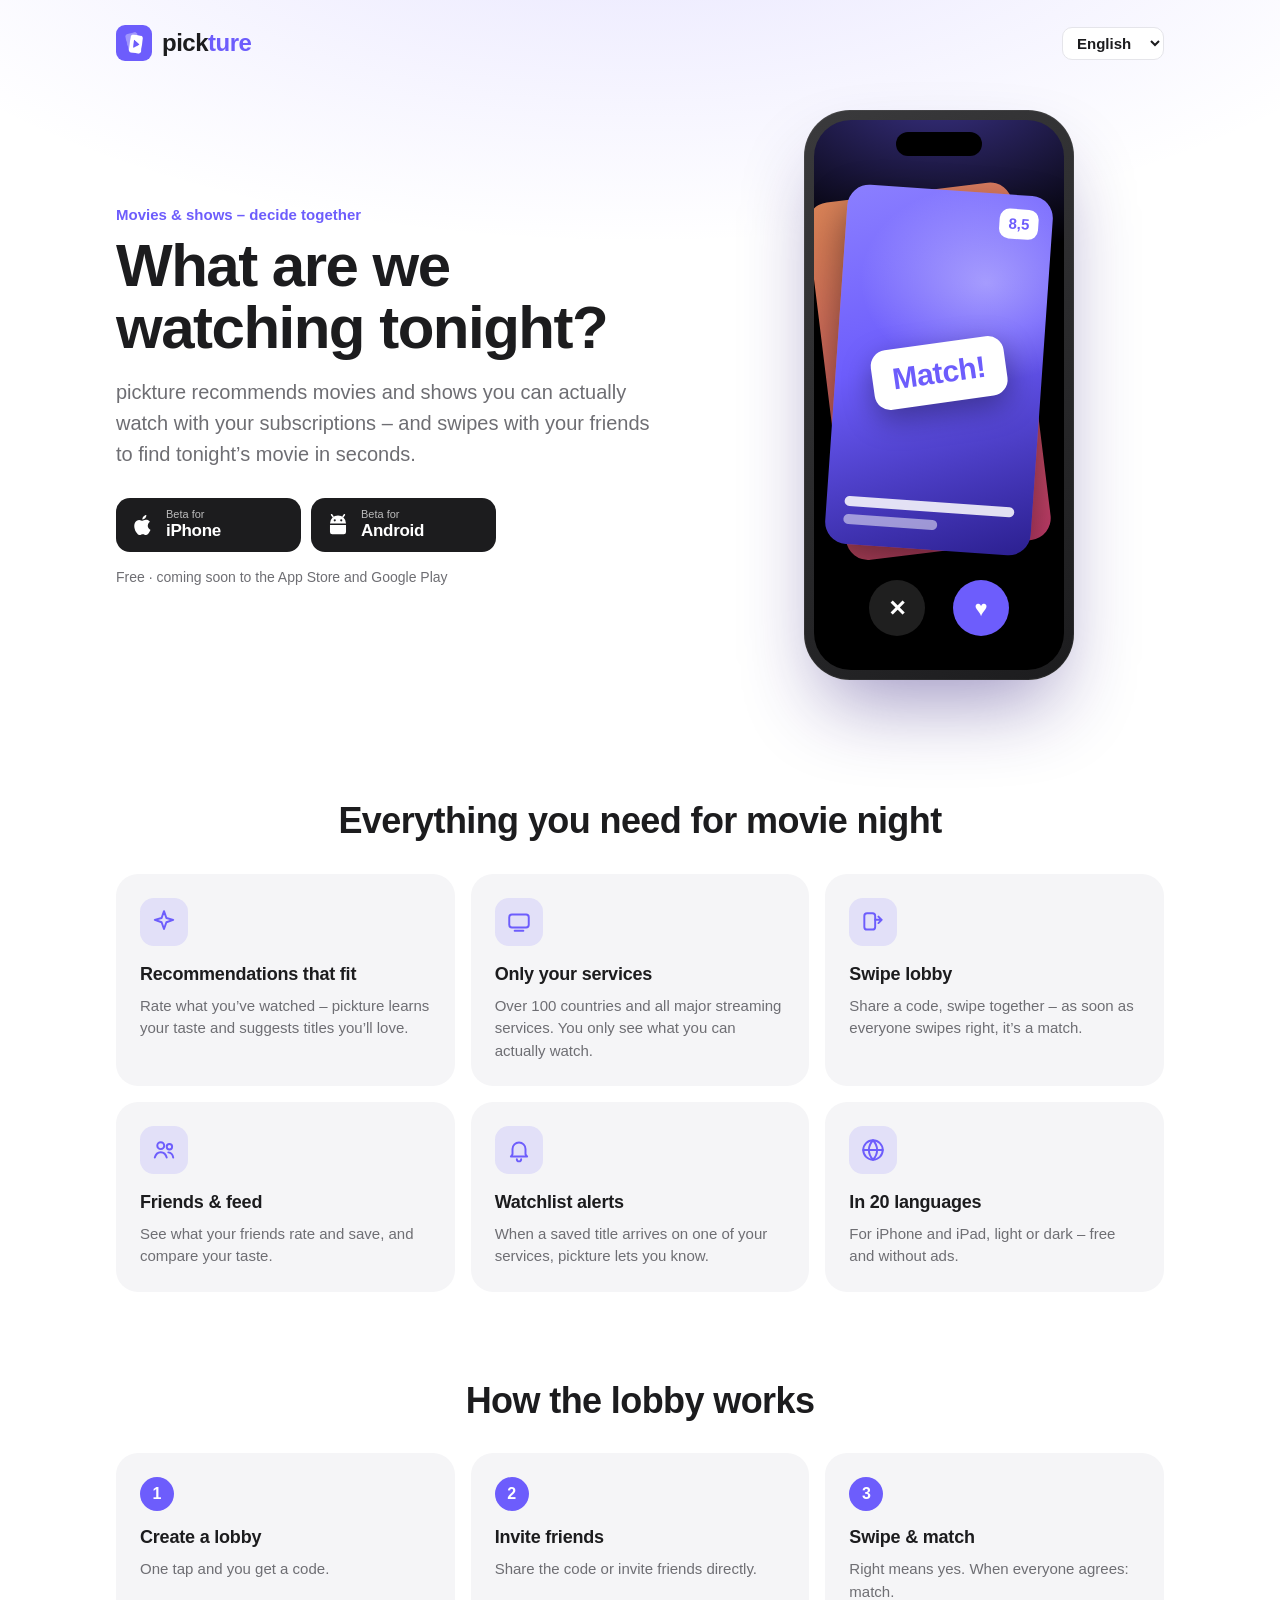
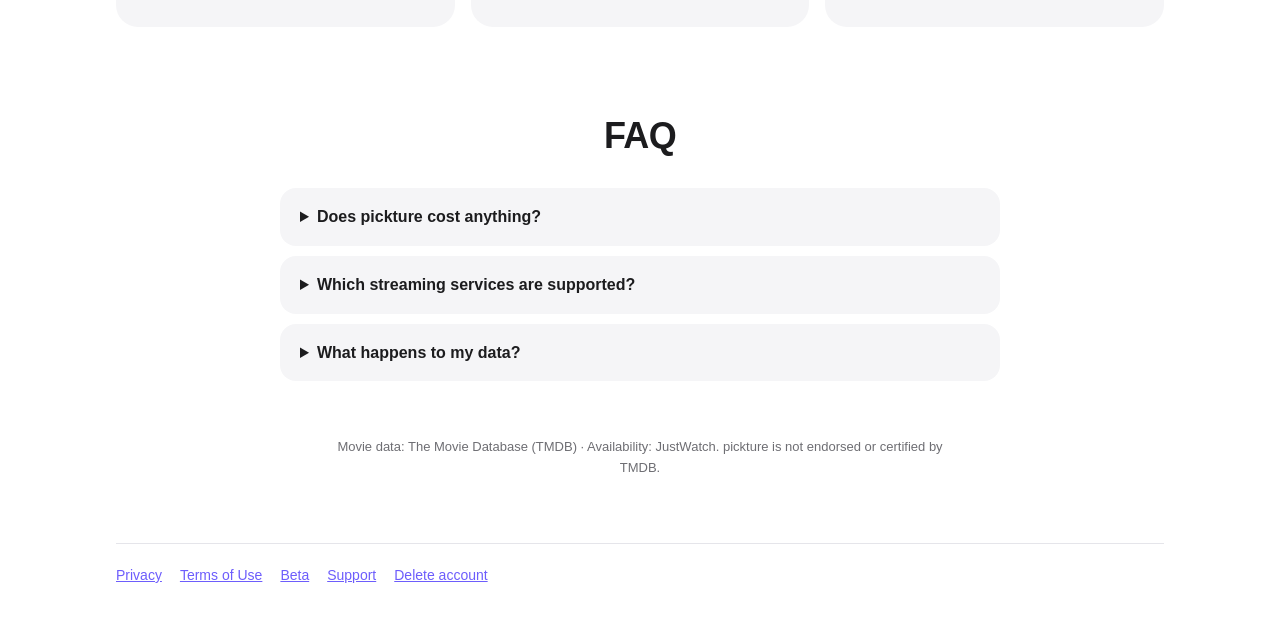
==== index.html @ 0bf4820a "Stylesheet mit Versionsnummer gegen veralteten Cache Co-Authored-By: Claude Opus 5.5 <noreply@anthro" ====
<!doctype html>
<html lang="en" data-lang="en">
<head>
<meta charset="utf-8">
<meta name="viewport" content="width=device-width, initial-scale=1">
<title>pickture – Filme &amp; Serien finden</title>
<meta name="description" content="pickture empfiehlt dir Filme und Serien von deinen Streamingdiensten – und findet per Swipe mit Freunden, was ihr heute schaut.">
<meta property="og:title" content="pickture – Filme & Serien">
<meta property="og:description" content="Empfehlungen nur von deinen Streamingdiensten. Gemeinsam swipen, Match finden.">
<meta property="og:image" content="https://getpickture.app/icon.png">
<meta name="theme-color" content="#6D5DFC">
<link rel="icon" href="./icon.png">
<link rel="stylesheet" href="./style.css?v=70586563">
<script>(function () {
  var codes = ["en","de"];
  var pick = function (c) { c = (c || '').toLowerCase().split('-')[0]; return codes.indexOf(c) >= 0 ? c : null; };
  var saved = null;
  try { saved = localStorage.getItem('lang'); } catch (e) {}
  var fromUrl = pick(new URLSearchParams(location.search).get('lang'));
  var lang = fromUrl || pick(saved) || (navigator.languages || [navigator.language]).map(pick).filter(Boolean)[0] || 'en';
  document.documentElement.lang = lang;
  document.documentElement.setAttribute('data-lang', lang);
  window.setLang = function (c) {
    document.documentElement.lang = c;
    document.documentElement.setAttribute('data-lang', c);
    try { localStorage.setItem('lang', c); } catch (e) {}
  };
  document.addEventListener('DOMContentLoaded', function () {
    var s = document.getElementById('lang');
    if (s) s.value = lang;
  });
})();</script>
</head>
<body class="home">
<main>
  <header>
    <a class="brand" href="./"><img src="./icon.png" alt="" width="36" height="36"><span>pick<b>ture</b></span></a>
    <label class="lang"><span class="sr">Language</span>
      <select id="lang" onchange="setLang(this.value)" aria-label="Language / Sprache"><option value="en">English</option><option value="de">Deutsch</option></select>
    </label>
  </header>
  <section lang="de">
    <div class="hero">
      <div class="hero-text">
        <p class="eyebrow">Filme & Serien – gemeinsam entscheiden</p>
        <h1>Was schauen wir heute?</h1>
        <p class="lead">pickture empfiehlt dir Filme und Serien, die du mit deinen Abos wirklich schauen kannst – und findet per Swipe mit Freunden in Sekunden den Film für heute Abend.</p>
        <div class="store-buttons">
          <a class="store-btn" href="beta/ios/"><span class="logo"><svg viewBox="0 0 24 24" width="26" height="26" fill="currentColor" aria-hidden="true"><path d="M16.4 12.6c0-2.4 2-3.5 2-3.6-1.1-1.6-2.8-1.8-3.4-1.8-1.4-.2-2.8.9-3.5.9-.7 0-1.8-.8-3-.8-1.6 0-3 .9-3.8 2.3-1.6 2.8-.4 7 1.2 9.3.8 1.1 1.7 2.4 2.9 2.3 1.2 0 1.6-.7 3-.7s1.8.7 3 .7c1.3 0 2.1-1.1 2.8-2.3.9-1.3 1.3-2.6 1.3-2.6s-2.5-1-2.5-3.7zM14.1 5.6c.6-.8 1.1-1.8 1-2.9-.9 0-2 .6-2.7 1.4-.6.7-1.1 1.7-1 2.8 1 .1 2.1-.5 2.7-1.3z"/></svg></span><span class="label"><small>Testversion für</small><b>iPhone</b></span></a>
          <a class="store-btn" href="beta/android/"><span class="logo"><svg viewBox="0 0 24 24" width="26" height="26" fill="currentColor" aria-hidden="true"><path d="M4.6 10.6a7.4 7.4 0 0114.8 0z"/><path d="M7.4 4.4L6.1 2.5M16.6 4.4l1.3-1.9" stroke="currentColor" stroke-width="1.4" stroke-linecap="round"/><path d="M4.6 12h14.8v6.4A2.1 2.1 0 0117.3 20.5H6.7a2.1 2.1 0 01-2.1-2.1z"/><circle cx="9" cy="7.7" r="1" class="eye"/><circle cx="15" cy="7.7" r="1" class="eye"/></svg></span><span class="label"><small>Testversion für</small><b>Android</b></span></a>
        </div>
        <p class="soon-note">Kostenlos · bald auch im App Store und bei Google Play</p>
      </div>
      <div class="phone" aria-hidden="true">
        <div class="screen">
          <div class="notch"></div>
          <div class="card card-back"></div>
          <div class="card card-front">
            <div class="card-badge">8,5</div>
            <div class="card-lines"><span></span><span></span></div>
          </div>
          <div class="match">Match!</div>
          <div class="actions"><span class="no">✕</span><span class="yes">♥</span></div>
        </div>
      </div>
    </div>
    <h2 class="center">Alles, was du für den Filmabend brauchst</h2>
    <div class="features">
      <div class="feature"><div class="ic"><svg viewBox="0 0 24 24" width="26" height="26" fill="none" stroke="currentColor" stroke-width="1.8" stroke-linecap="round" stroke-linejoin="round" aria-hidden="true"><path d="M12 2l2.2 6.3L20.5 10l-6.3 2.2L12 18.5l-2.2-6.3L3.5 10l6.3-1.7z"/></svg></div><h3>Empfehlungen, die passen</h3><p>Bewerte, was du gesehen hast – pickture lernt deinen Geschmack und schlägt passende Titel vor.</p></div>
      <div class="feature"><div class="ic"><svg viewBox="0 0 24 24" width="26" height="26" fill="none" stroke="currentColor" stroke-width="1.8" stroke-linecap="round" stroke-linejoin="round" aria-hidden="true"><rect x="3" y="5" width="18" height="12" rx="2.5"/><path d="M8 20h8"/></svg></div><h3>Nur deine Dienste</h3><p>Über 100 Länder und alle großen Streamingdienste. Du siehst nur, was du auch schauen kannst.</p></div>
      <div class="feature"><div class="ic"><svg viewBox="0 0 24 24" width="26" height="26" fill="none" stroke="currentColor" stroke-width="1.8" stroke-linecap="round" stroke-linejoin="round" aria-hidden="true"><rect x="4" y="4" width="10" height="15" rx="2.5"/><path d="M17 7l3 3-3 3M14 10h6"/></svg></div><h3>Lobby mit Swipe</h3><p>Code teilen, gemeinsam wischen – sobald alle nach rechts swipen, habt ihr ein Match.</p></div>
      <div class="feature"><div class="ic"><svg viewBox="0 0 24 24" width="26" height="26" fill="none" stroke="currentColor" stroke-width="1.8" stroke-linecap="round" stroke-linejoin="round" aria-hidden="true"><circle cx="9" cy="8" r="3.2"/><path d="M3.5 19c.8-3.2 3-5 5.5-5s4.7 1.8 5.5 5"/><circle cx="17" cy="9" r="2.5"/><path d="M16 14.2c2.3.2 4 1.8 4.5 4.8"/></svg></div><h3>Freunde & Feed</h3><p>Sieh, was deine Freunde bewerten und sich merken, und vergleicht euren Geschmack.</p></div>
      <div class="feature"><div class="ic"><svg viewBox="0 0 24 24" width="26" height="26" fill="none" stroke="currentColor" stroke-width="1.8" stroke-linecap="round" stroke-linejoin="round" aria-hidden="true"><path d="M6 16V11a6 6 0 1112 0v5l1.5 2h-15z"/><path d="M10 20.5a2 2 0 004 0"/></svg></div><h3>Merkliste mit Erinnerung</h3><p>Kommt ein gemerkter Titel auf einen deiner Dienste, sagt dir pickture Bescheid.</p></div>
      <div class="feature"><div class="ic"><svg viewBox="0 0 24 24" width="26" height="26" fill="none" stroke="currentColor" stroke-width="1.8" stroke-linecap="round" stroke-linejoin="round" aria-hidden="true"><circle cx="12" cy="12" r="9"/><path d="M3 12h18M12 3c2.5 2.7 3.8 5.7 3.8 9s-1.3 6.3-3.8 9c-2.5-2.7-3.8-5.7-3.8-9S9.5 5.7 12 3z"/></svg></div><h3>In 20 Sprachen</h3><p>Für iPhone und iPad, hell oder dunkel – kostenlos und ohne Werbung.</p></div>
    </div>
    <h2 class="center">So funktioniert die Lobby</h2>
    <ol class="steps">
      <li><span class="num">1</span><h3>Lobby erstellen</h3><p>Ein Tipp – und du bekommst einen Code.</p></li>
      <li><span class="num">2</span><h3>Freunde einladen</h3><p>Code teilen oder Freunde direkt einladen.</p></li>
      <li><span class="num">3</span><h3>Swipen & matchen</h3><p>Rechts heißt ja. Wenn alle wollen: Match.</p></li>
    </ol>
    <h2 class="center">Häufige Fragen</h2>
    <div class="faq">
      <details><summary>Kostet pickture etwas?</summary><p>Nein. pickture ist kostenlos und ohne Werbung.</p></details>
      <details><summary>Welche Streamingdienste werden unterstützt?</summary><p>Alle großen Dienste in über 100 Ländern – die Verfügbarkeiten kommen von JustWatch.</p></details>
      <details><summary>Was passiert mit meinen Daten?</summary><p>Nur das Nötigste wird gespeichert, kein Tracking, keine Werbung. Details in der <a href="datenschutz/">Datenschutzerklärung</a>.</p></details>
    </div>
    <p class="credit">Filmdaten: The Movie Database (TMDB) · Verfügbarkeiten: JustWatch. pickture wird nicht von TMDB unterstützt oder zertifiziert.</p>
  </section>
  <section lang="en">
    <div class="hero">
      <div class="hero-text">
        <p class="eyebrow">Movies & shows – decide together</p>
        <h1>What are we watching tonight?</h1>
        <p class="lead">pickture recommends movies and shows you can actually watch with your subscriptions – and swipes with your friends to find tonight’s movie in seconds.</p>
        <div class="store-buttons">
          <a class="store-btn" href="beta/ios/"><span class="logo"><svg viewBox="0 0 24 24" width="26" height="26" fill="currentColor" aria-hidden="true"><path d="M16.4 12.6c0-2.4 2-3.5 2-3.6-1.1-1.6-2.8-1.8-3.4-1.8-1.4-.2-2.8.9-3.5.9-.7 0-1.8-.8-3-.8-1.6 0-3 .9-3.8 2.3-1.6 2.8-.4 7 1.2 9.3.8 1.1 1.7 2.4 2.9 2.3 1.2 0 1.6-.7 3-.7s1.8.7 3 .7c1.3 0 2.1-1.1 2.8-2.3.9-1.3 1.3-2.6 1.3-2.6s-2.5-1-2.5-3.7zM14.1 5.6c.6-.8 1.1-1.8 1-2.9-.9 0-2 .6-2.7 1.4-.6.7-1.1 1.7-1 2.8 1 .1 2.1-.5 2.7-1.3z"/></svg></span><span class="label"><small>Beta for</small><b>iPhone</b></span></a>
          <a class="store-btn" href="beta/android/"><span class="logo"><svg viewBox="0 0 24 24" width="26" height="26" fill="currentColor" aria-hidden="true"><path d="M4.6 10.6a7.4 7.4 0 0114.8 0z"/><path d="M7.4 4.4L6.1 2.5M16.6 4.4l1.3-1.9" stroke="currentColor" stroke-width="1.4" stroke-linecap="round"/><path d="M4.6 12h14.8v6.4A2.1 2.1 0 0117.3 20.5H6.7a2.1 2.1 0 01-2.1-2.1z"/><circle cx="9" cy="7.7" r="1" class="eye"/><circle cx="15" cy="7.7" r="1" class="eye"/></svg></span><span class="label"><small>Beta for</small><b>Android</b></span></a>
        </div>
        <p class="soon-note">Free · coming soon to the App Store and Google Play</p>
      </div>
      <div class="phone" aria-hidden="true">
        <div class="screen">
          <div class="notch"></div>
          <div class="card card-back"></div>
          <div class="card card-front">
            <div class="card-badge">8,5</div>
            <div class="card-lines"><span></span><span></span></div>
          </div>
          <div class="match">Match!</div>
          <div class="actions"><span class="no">✕</span><span class="yes">♥</span></div>
        </div>
      </div>
    </div>
    <h2 class="center">Everything you need for movie night</h2>
    <div class="features">
      <div class="feature"><div class="ic"><svg viewBox="0 0 24 24" width="26" height="26" fill="none" stroke="currentColor" stroke-width="1.8" stroke-linecap="round" stroke-linejoin="round" aria-hidden="true"><path d="M12 2l2.2 6.3L20.5 10l-6.3 2.2L12 18.5l-2.2-6.3L3.5 10l6.3-1.7z"/></svg></div><h3>Recommendations that fit</h3><p>Rate what you’ve watched – pickture learns your taste and suggests titles you’ll love.</p></div>
      <div class="feature"><div class="ic"><svg viewBox="0 0 24 24" width="26" height="26" fill="none" stroke="currentColor" stroke-width="1.8" stroke-linecap="round" stroke-linejoin="round" aria-hidden="true"><rect x="3" y="5" width="18" height="12" rx="2.5"/><path d="M8 20h8"/></svg></div><h3>Only your services</h3><p>Over 100 countries and all major streaming services. You only see what you can actually watch.</p></div>
      <div class="feature"><div class="ic"><svg viewBox="0 0 24 24" width="26" height="26" fill="none" stroke="currentColor" stroke-width="1.8" stroke-linecap="round" stroke-linejoin="round" aria-hidden="true"><rect x="4" y="4" width="10" height="15" rx="2.5"/><path d="M17 7l3 3-3 3M14 10h6"/></svg></div><h3>Swipe lobby</h3><p>Share a code, swipe together – as soon as everyone swipes right, it’s a match.</p></div>
      <div class="feature"><div class="ic"><svg viewBox="0 0 24 24" width="26" height="26" fill="none" stroke="currentColor" stroke-width="1.8" stroke-linecap="round" stroke-linejoin="round" aria-hidden="true"><circle cx="9" cy="8" r="3.2"/><path d="M3.5 19c.8-3.2 3-5 5.5-5s4.7 1.8 5.5 5"/><circle cx="17" cy="9" r="2.5"/><path d="M16 14.2c2.3.2 4 1.8 4.5 4.8"/></svg></div><h3>Friends & feed</h3><p>See what your friends rate and save, and compare your taste.</p></div>
      <div class="feature"><div class="ic"><svg viewBox="0 0 24 24" width="26" height="26" fill="none" stroke="currentColor" stroke-width="1.8" stroke-linecap="round" stroke-linejoin="round" aria-hidden="true"><path d="M6 16V11a6 6 0 1112 0v5l1.5 2h-15z"/><path d="M10 20.5a2 2 0 004 0"/></svg></div><h3>Watchlist alerts</h3><p>When a saved title arrives on one of your services, pickture lets you know.</p></div>
      <div class="feature"><div class="ic"><svg viewBox="0 0 24 24" width="26" height="26" fill="none" stroke="currentColor" stroke-width="1.8" stroke-linecap="round" stroke-linejoin="round" aria-hidden="true"><circle cx="12" cy="12" r="9"/><path d="M3 12h18M12 3c2.5 2.7 3.8 5.7 3.8 9s-1.3 6.3-3.8 9c-2.5-2.7-3.8-5.7-3.8-9S9.5 5.7 12 3z"/></svg></div><h3>In 20 languages</h3><p>For iPhone and iPad, light or dark – free and without ads.</p></div>
    </div>
    <h2 class="center">How the lobby works</h2>
    <ol class="steps">
      <li><span class="num">1</span><h3>Create a lobby</h3><p>One tap and you get a code.</p></li>
      <li><span class="num">2</span><h3>Invite friends</h3><p>Share the code or invite friends directly.</p></li>
      <li><span class="num">3</span><h3>Swipe & match</h3><p>Right means yes. When everyone agrees: match.</p></li>
    </ol>
    <h2 class="center">FAQ</h2>
    <div class="faq">
      <details><summary>Does pickture cost anything?</summary><p>No. pickture is free and without ads.</p></details>
      <details><summary>Which streaming services are supported?</summary><p>All major services in over 100 countries – availability is provided by JustWatch.</p></details>
      <details><summary>What happens to my data?</summary><p>Only what’s necessary is stored, no tracking, no ads. Details in the <a href="datenschutz/">privacy policy</a>.</p></details>
    </div>
    <p class="credit">Movie data: The Movie Database (TMDB) · Availability: JustWatch. pickture is not endorsed or certified by TMDB.</p>
  </section>
  <footer>
    <a href="./datenschutz/"><span lang="en">Privacy</span><span lang="de">Datenschutz</span></a>
    <a href="./nutzungsbedingungen/"><span lang="en">Terms of Use</span><span lang="de">Nutzungsbedingungen</span></a>
    <a href="./beta/"><span lang="en">Beta</span><span lang="de">Testversion</span></a>
    <a href="./support/">Support</a>
    <a href="./konto-loeschen/"><span lang="en">Delete account</span><span lang="de">Konto löschen</span></a>
  </footer>
</main>
</body>
</html>
---- style.css ----
:root { --bg: #ffffff; --text: #1c1c1e; --sub: #6e6e73; --accent: #6D5DFC; --line: #e5e5ea; }
@media (prefers-color-scheme: dark) { :root { --bg: #000000; --text: #f5f5f7; --sub: #98989d; --accent: #8b7fff; --line: #2c2c2e; } }
* { box-sizing: border-box; }
body { margin: 0; background: var(--bg); color: var(--text); font: 16px/1.6 -apple-system, BlinkMacSystemFont, "Segoe UI", Roboto, sans-serif; }
main { max-width: 720px; margin: 0 auto; padding: 32px 16px 48px; }
header { display: flex; align-items: center; justify-content: space-between; gap: 12px; flex-wrap: wrap; }
.brand { display: flex; align-items: center; gap: 10px; font-weight: 800; font-size: 24px; letter-spacing: -0.5px; color: var(--text); text-decoration: none; }
.brand img { border-radius: 9px; }
.brand b { color: var(--accent); font-weight: 800; }
footer a, a { color: var(--accent); }
h1 { font-size: 32px; letter-spacing: -0.5px; line-height: 1.15; margin: 36px 0 6px; }
h2 { font-size: 18px; margin: 28px 0 6px; }
p { margin: 8px 0; }
.updated { color: var(--sub); font-size: 14px; }
.hero .lead { font-size: 19px; color: var(--sub); }
.soon { font-weight: 700; }
html[data-lang="en"] main [lang]:not([lang="en"]),
html[data-lang="de"] main [lang]:not([lang="de"]) { display: none; }
.lang select { font: inherit; font-size: 15px; font-weight: 600; color: var(--text); background: var(--bg); border: 1px solid var(--line); border-radius: 10px; padding: 6px 10px; cursor: pointer; }
.sr { position: absolute; width: 1px; height: 1px; overflow: hidden; clip: rect(0 0 0 0); }
footer { margin-top: 64px; padding-top: 20px; border-top: 1px solid var(--line); display: flex; flex-wrap: wrap; gap: 18px; font-size: 14px; }

/* Startseite */
:root { --card: #f5f5f7; --glow: rgba(109, 93, 252, 0.16); }
@media (prefers-color-scheme: dark) { :root { --card: #1c1c1e; --glow: rgba(109, 93, 252, 0.38); } }
.home { background: radial-gradient(1200px 520px at 50% -120px, var(--glow), transparent 70%) no-repeat, var(--bg); }
.home main { max-width: 1080px; padding-top: 24px; }
.hero { display: grid; grid-template-columns: 1.1fr 0.9fr; gap: 48px; align-items: center; padding: 48px 0 32px; }
.eyebrow { color: var(--accent); font-weight: 700; font-size: 15px; margin: 0 0 8px; }
.home h1 { font-size: clamp(38px, 6vw, 60px); line-height: 1.04; letter-spacing: -1.5px; margin: 0 0 18px; }
.home .lead { font-size: clamp(17px, 2vw, 20px); color: var(--sub); line-height: 1.55; margin: 0 0 28px; max-width: 560px; }
.badge { display: inline-flex; align-items: center; gap: 12px; padding: 12px 20px 12px 16px; border-radius: 16px; background: var(--text); color: var(--bg); }
.badge span { display: flex; flex-direction: column; line-height: 1.25; }
.badge b { font-size: 16px; }
.badge small { font-size: 12px; opacity: 0.7; }
.phone { justify-self: center; width: 270px; aspect-ratio: 9 / 19; border-radius: 46px; padding: 10px; background: linear-gradient(145deg, #3a3a3c, #1c1c1e); box-shadow: 0 40px 80px -20px rgba(40, 20, 120, 0.45), 0 0 0 1px rgba(255,255,255,0.06) inset; }
.screen { position: relative; height: 100%; border-radius: 37px; overflow: hidden; background: radial-gradient(400px 260px at 50% -40px, rgba(109,93,252,0.55), transparent 70%), #000; }
.notch { position: absolute; top: 12px; left: 50%; width: 86px; height: 24px; margin-left: -43px; border-radius: 14px; background: #000; z-index: 3; }
.card { position: absolute; left: 22px; right: 22px; top: 70px; bottom: 120px; border-radius: 22px; }
.card-back { background: linear-gradient(160deg, #ff9a62, #e0457b); transform: rotate(-7deg) translateX(-10px); opacity: 0.85; }
.card-front { background: linear-gradient(160deg, #8b7fff 0%, #6d5dfc 45%, #2b1f8f 100%); transform: rotate(4deg); box-shadow: 0 18px 40px rgba(0,0,0,0.45); overflow: hidden; }
.card-front::before { content: ""; position: absolute; inset: 0; background: radial-gradient(180px 140px at 70% 25%, rgba(255,255,255,0.35), transparent 70%); }
.card-badge { position: absolute; top: 14px; right: 14px; background: #fff; color: #6d5dfc; font-weight: 800; font-size: 15px; border-radius: 10px; padding: 3px 9px; }
.card-lines { position: absolute; left: 18px; right: 18px; bottom: 20px; display: grid; gap: 8px; }
.card-lines span { display: block; height: 10px; border-radius: 5px; background: rgba(255,255,255,0.85); }
.card-lines span + span { width: 55%; background: rgba(255,255,255,0.5); }
.match { position: absolute; left: 50%; top: 46%; transform: translate(-50%, -50%) rotate(-8deg); background: #fff; color: #6d5dfc; font-weight: 900; font-size: 30px; letter-spacing: -0.5px; padding: 6px 20px; border-radius: 16px; box-shadow: 0 10px 30px rgba(0,0,0,0.35); }
.actions { position: absolute; left: 0; right: 0; bottom: 34px; display: flex; justify-content: center; gap: 28px; }
.actions span { width: 56px; height: 56px; border-radius: 50%; display: grid; place-items: center; font-size: 22px; font-weight: 700; }
.actions .no { background: rgba(255,255,255,0.12); color: #fff; }
.actions .yes { background: #6d5dfc; color: #fff; }
h2.center { text-align: center; font-size: clamp(26px, 3.4vw, 36px); letter-spacing: -0.6px; line-height: 1.15; margin: 88px 0 32px; }
.features { display: grid; grid-template-columns: repeat(3, 1fr); gap: 16px; }
.feature { background: var(--card); border-radius: 22px; padding: 24px; }
.feature .ic { width: 48px; height: 48px; border-radius: 14px; display: grid; place-items: center; background: rgba(109,93,252,0.14); color: var(--accent); margin-bottom: 14px; }
.feature h3, .steps h3 { font-size: 18px; margin: 0 0 6px; letter-spacing: -0.2px; }
.feature p, .steps p { margin: 0; color: var(--sub); font-size: 15px; line-height: 1.5; }
.steps { list-style: none; padding: 0; margin: 0; display: grid; grid-template-columns: repeat(3, 1fr); gap: 16px; }
.steps li { background: var(--card); border-radius: 22px; padding: 24px; }
.num { display: inline-grid; place-items: center; width: 34px; height: 34px; border-radius: 50%; background: var(--accent); color: #fff; font-weight: 800; margin-bottom: 12px; }
.faq { max-width: 720px; margin: 0 auto; display: grid; gap: 10px; }
.faq details { background: var(--card); border-radius: 16px; padding: 16px 20px; }
.faq summary { cursor: pointer; font-weight: 700; font-size: 16px; }
.faq p { color: var(--sub); margin: 10px 0 0; }
.credit { text-align: center; color: var(--sub); font-size: 13px; margin: 56px auto 0; max-width: 640px; }
@media (max-width: 820px) {
  .hero { grid-template-columns: 1fr; text-align: center; gap: 40px; padding-top: 24px; }
  .home .lead { margin-left: auto; margin-right: auto; }
  .features, .steps { grid-template-columns: 1fr; }
  .phone { width: 230px; }
}
@media (min-width: 821px) and (max-width: 1000px) { .features { grid-template-columns: repeat(2, 1fr); } }
.soon-note { color: var(--sub); font-size: 14px; margin: 14px 0 0; }

/* ---------- Testversion ---------- */
.store-buttons { display: grid; grid-template-columns: 1fr 1fr; gap: 10px; max-width: 380px; }
.store-btn { display: flex; align-items: center; gap: 10px; min-width: 0; padding: 10px 14px; border-radius: 14px; background: var(--text); color: var(--bg); text-decoration: none; transition: opacity .15s ease; }
.store-btn:hover { opacity: .85; }
.store-btn .logo svg { width: 26px; height: 26px; display: block; }
.store-btn .eye { fill: var(--text); }
.store-btn .label { display: flex; flex-direction: column; line-height: 1.2; text-align: left; min-width: 0; }
.store-btn small { font-size: 11px; opacity: .7; white-space: nowrap; }
.store-btn b { font-size: 17px; letter-spacing: -0.3px; }
@media (max-width: 820px) { .store-buttons { margin: 0 auto; } }

.guide { max-width: 560px; margin: 0 auto; padding-top: 48px; }
.guide-head { text-align: center; }
.guide h1 { font-size: clamp(32px, 7vw, 46px); line-height: 1.08; letter-spacing: -1.2px; margin: 0 0 12px; }
.guide .eyebrow { margin: 0 0 8px; }
.guide .lead { font-size: 18px; color: var(--sub); line-height: 1.5; margin: 0 auto; max-width: 460px; }
.platform-ic { width: 48px; height: 48px; border-radius: 14px; display: grid; place-items: center; background: var(--text); color: var(--bg); flex: none; }
.platform-ic svg { width: 26px; height: 26px; }
.platform-ic .eye { fill: var(--text); }
.platform-ic.android { background: #34A853; color: #fff; }
.platform-ic.android .eye { fill: #34A853; }
.platform-ic.big { width: 64px; height: 64px; border-radius: 18px; margin: 0 auto 20px; }
.platform-ic.big svg { width: 34px; height: 34px; }
.cta { display: inline-block; margin-top: 24px; background: var(--accent); color: #fff; font-weight: 600; font-size: 17px; padding: 14px 28px; border-radius: 14px; text-decoration: none; transition: filter .15s ease; }
.cta:hover { filter: brightness(1.08); }
.guide-meta { margin: 14px 0 0; color: var(--sub); font-size: 14px; }
.guide-meta a { text-decoration: none; font-weight: 600; }

.timeline { list-style: none; padding: 0; margin: 48px 0 0; }
.timeline li { position: relative; display: flex; gap: 16px; padding-bottom: 28px; }
.timeline li:not(:last-child)::before { content: ""; position: absolute; left: 15px; top: 36px; bottom: 4px; width: 2px; border-radius: 1px; background: var(--line); }
.dot { flex: none; width: 32px; height: 32px; border-radius: 50%; display: grid; place-items: center; background: var(--accent); color: #fff; font-weight: 700; font-size: 15px; }
.tl-body { min-width: 0; padding-top: 3px; }
.tl-body h2 { margin: 0 0 4px; font-size: 19px; letter-spacing: -0.3px; }
.tl-body p { margin: 0; color: var(--sub); font-size: 16px; line-height: 1.5; }
.tap-hint { display: flex; flex-wrap: wrap; align-items: center; gap: 8px; margin-top: 10px !important; font-size: 14px !important; }
.ui-btn { display: inline-block; padding: 5px 14px; border-radius: 99px; font-size: 14px; font-weight: 600; white-space: nowrap; }
.ui-btn.ios { background: #0a84ff; color: #fff; }
.ui-btn.android { background: #e8def8; color: #4a3f8f; }
@media (prefers-color-scheme: dark) { .ui-btn.android { background: #4a4458; color: #e8def8; } }
.tl-link { display: inline-block; margin-top: 10px; font-weight: 600; font-size: 15px; text-decoration: none; }

.choose { display: grid; gap: 10px; margin-top: 36px; }
.choose-row { display: flex; align-items: center; gap: 14px; padding: 14px 16px; border-radius: 18px; background: var(--card); color: var(--text); text-decoration: none; transition: opacity .15s ease; }
.choose-row:hover { opacity: .85; }
.choose-text { flex: 1; display: flex; flex-direction: column; min-width: 0; }
.choose-text b { font-size: 17px; }
.choose-text small { color: var(--sub); font-size: 14px; }
.chev { width: 20px; height: 20px; color: var(--sub); flex: none; }

.qr-card { display: flex; align-items: center; gap: 18px; margin-top: 16px; padding: 18px; border-radius: 20px; background: var(--card); }
.qr-card .qr { width: 96px; height: 96px; border-radius: 10px; flex: none; shape-rendering: crispEdges; }
.qr-card p { margin: 0; color: var(--sub); font-size: 15px; }
.guide-foot { margin: 32px 0 0; text-align: center; color: var(--sub); font-size: 14px; line-height: 1.5; }
/* Am Handy braucht es keinen QR-Code */
@media (hover: none) and (pointer: coarse), (max-width: 820px) { .qr-card { display: none; } }
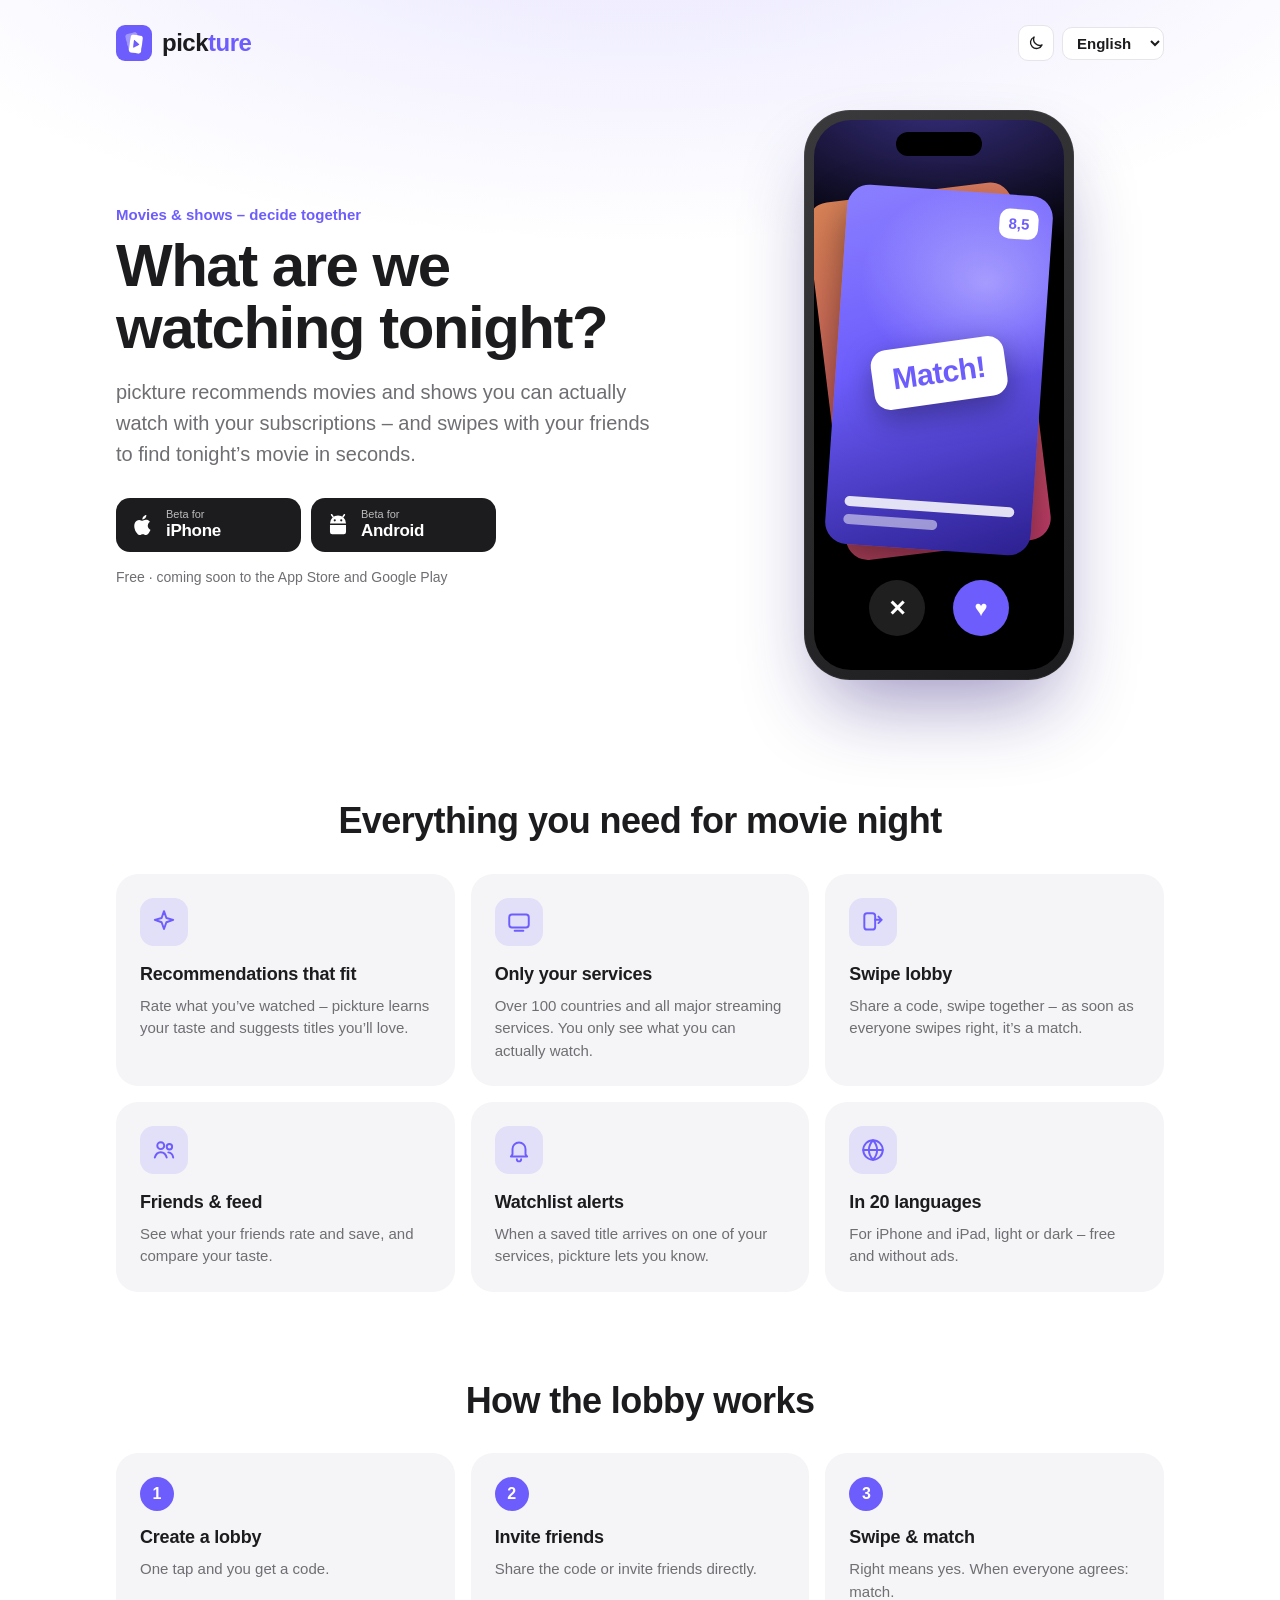
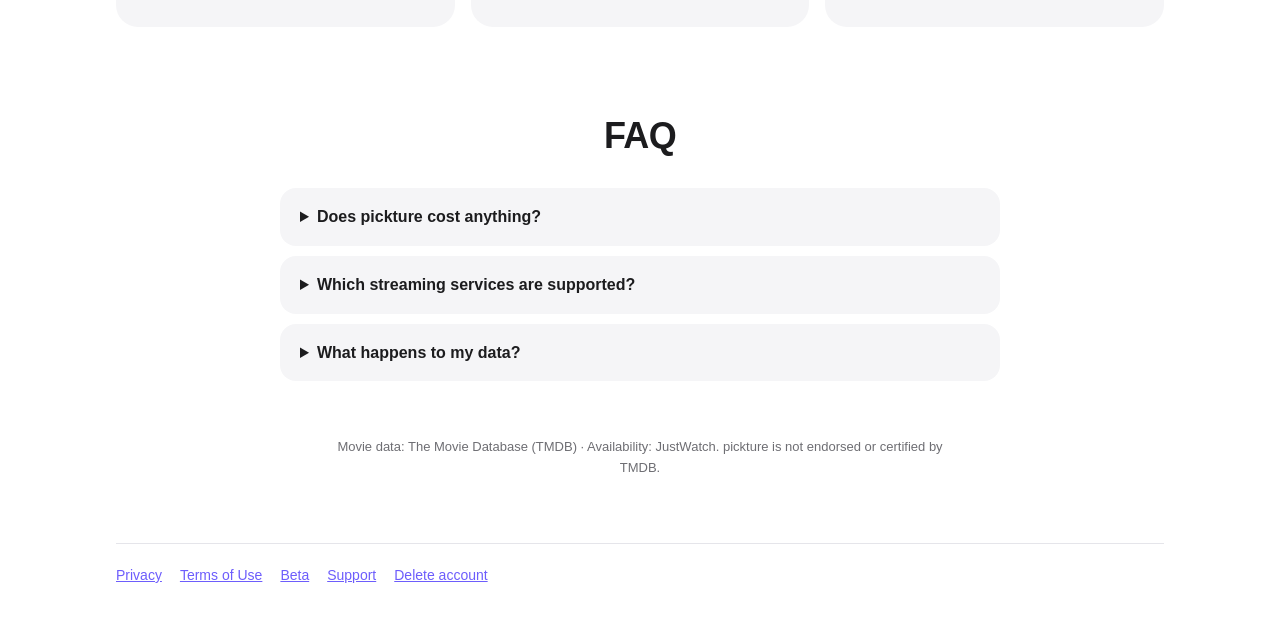
==== commit 96f1205c: "Hell/Dunkel-Umschalter oben rechts Co-Authored-By: Claude Opus 5.5 <noreply@anthropic.com>" ====
--- a/index.html
+++ b/index.html
@@ -10,7 +10,7 @@
 <meta property="og:image" content="https://getpickture.app/icon.png">
 <meta name="theme-color" content="#6D5DFC">
 <link rel="icon" href="./icon.png">
-<link rel="stylesheet" href="./style.css?v=70586563">
+<link rel="stylesheet" href="./style.css?v=671b0291">
 <script>(function () {
   var codes = ["en","de"];
   var pick = function (c) { c = (c || '').toLowerCase().split('-')[0]; return codes.indexOf(c) >= 0 ? c : null; };
@@ -24,20 +24,33 @@
     document.documentElement.lang = c;
     document.documentElement.setAttribute('data-lang', c);
     try { localStorage.setItem('lang', c); } catch (e) {}
+    var u = new URL(location.href); u.searchParams.set('lang', c); history.replaceState(null, '', u);
   };
   document.addEventListener('DOMContentLoaded', function () {
     var s = document.getElementById('lang');
     if (s) s.value = lang;
   });
+  // Hell/Dunkel: gespeicherte Wahl vor dem Zeichnen setzen (kein Aufblitzen)
+  var root = document.documentElement;
+  try { var th = localStorage.getItem('theme'); if (th === 'light' || th === 'dark') root.setAttribute('data-theme', th); } catch (e) {}
+  window.toggleTheme = function () {
+    var cur = root.getAttribute('data-theme') || (matchMedia('(prefers-color-scheme: dark)').matches ? 'dark' : 'light');
+    var next = cur === 'dark' ? 'light' : 'dark';
+    root.setAttribute('data-theme', next);
+    try { localStorage.setItem('theme', next); } catch (e) {}
+  };
 })();</script>
 </head>
 <body class="home">
 <main>
   <header>
     <a class="brand" href="./"><img src="./icon.png" alt="" width="36" height="36"><span>pick<b>ture</b></span></a>
-    <label class="lang"><span class="sr">Language</span>
-      <select id="lang" onchange="setLang(this.value)" aria-label="Language / Sprache"><option value="en">English</option><option value="de">Deutsch</option></select>
-    </label>
+    <div class="tools">
+      <button type="button" class="theme-btn" onclick="toggleTheme()" aria-label="Hell / Dunkel" title="Hell / Dunkel"><svg class="moon" viewBox="0 0 24 24" fill="none" stroke="currentColor" stroke-width="1.8" stroke-linecap="round" stroke-linejoin="round" aria-hidden="true"><path d="M20 14.5A8 8 0 019.5 4a8 8 0 1010.5 10.5z"/></svg><svg class="sun" viewBox="0 0 24 24" fill="none" stroke="currentColor" stroke-width="1.8" stroke-linecap="round" aria-hidden="true"><circle cx="12" cy="12" r="4"/><path d="M12 2.5v2M12 19.5v2M2.5 12h2M19.5 12h2M5.3 5.3l1.4 1.4M17.3 17.3l1.4 1.4M5.3 18.7l1.4-1.4M17.3 6.7l1.4-1.4"/></svg></button>
+      <label class="lang"><span class="sr">Language</span>
+        <select id="lang" onchange="setLang(this.value)" aria-label="Language / Sprache"><option value="en">English</option><option value="de">Deutsch</option></select>
+      </label>
+    </div>
   </header>
   <section lang="de">
     <div class="hero">
--- a/style.css
+++ b/style.css
@@ -1,5 +1,15 @@
-:root { --bg: #ffffff; --text: #1c1c1e; --sub: #6e6e73; --accent: #6D5DFC; --line: #e5e5ea; }
-@media (prefers-color-scheme: dark) { :root { --bg: #000000; --text: #f5f5f7; --sub: #98989d; --accent: #8b7fff; --line: #2c2c2e; } }
+:root { --bg: #ffffff; --text: #1c1c1e; --sub: #6e6e73; --accent: #6D5DFC; --line: #e5e5ea; --card: #f5f5f7; --glow: rgba(109, 93, 252, 0.16); color-scheme: light; }
+@media (prefers-color-scheme: dark) { :root:not([data-theme="light"]) { --bg: #000000; --text: #f5f5f7; --sub: #98989d; --accent: #8b7fff; --line: #2c2c2e; --card: #1c1c1e; --glow: rgba(109, 93, 252, 0.38); color-scheme: dark; } }
+:root[data-theme="dark"] { --bg: #000000; --text: #f5f5f7; --sub: #98989d; --accent: #8b7fff; --line: #2c2c2e; --card: #1c1c1e; --glow: rgba(109, 93, 252, 0.38); color-scheme: dark; }
+.tools { display: flex; align-items: center; gap: 8px; }
+.theme-btn { width: 36px; height: 36px; display: grid; place-items: center; padding: 0; border: 1px solid var(--line); border-radius: 10px; background: var(--bg); color: var(--text); cursor: pointer; }
+.theme-btn:hover { color: var(--accent); }
+.theme-btn:focus-visible { outline: 2px solid var(--accent); outline-offset: 2px; }
+.theme-btn svg { width: 18px; height: 18px; }
+.theme-btn .sun { display: none; }
+@media (prefers-color-scheme: dark) { :root:not([data-theme="light"]) .theme-btn .sun { display: block; } :root:not([data-theme="light"]) .theme-btn .moon { display: none; } }
+:root[data-theme="dark"] .theme-btn .sun { display: block; }
+:root[data-theme="dark"] .theme-btn .moon { display: none; }
 * { box-sizing: border-box; }
 body { margin: 0; background: var(--bg); color: var(--text); font: 16px/1.6 -apple-system, BlinkMacSystemFont, "Segoe UI", Roboto, sans-serif; }
 main { max-width: 720px; margin: 0 auto; padding: 32px 16px 48px; }
@@ -21,8 +31,6 @@
 footer { margin-top: 64px; padding-top: 20px; border-top: 1px solid var(--line); display: flex; flex-wrap: wrap; gap: 18px; font-size: 14px; }
 
 /* Startseite */
-:root { --card: #f5f5f7; --glow: rgba(109, 93, 252, 0.16); }
-@media (prefers-color-scheme: dark) { :root { --card: #1c1c1e; --glow: rgba(109, 93, 252, 0.38); } }
 .home { background: radial-gradient(1200px 520px at 50% -120px, var(--glow), transparent 70%) no-repeat, var(--bg); }
 .home main { max-width: 1080px; padding-top: 24px; }
 .hero { display: grid; grid-template-columns: 1.1fr 0.9fr; gap: 48px; align-items: center; padding: 48px 0 32px; }
@@ -111,7 +119,8 @@
 .ui-btn { display: inline-block; padding: 5px 14px; border-radius: 99px; font-size: 14px; font-weight: 600; white-space: nowrap; }
 .ui-btn.ios { background: #0a84ff; color: #fff; }
 .ui-btn.android { background: #e8def8; color: #4a3f8f; }
-@media (prefers-color-scheme: dark) { .ui-btn.android { background: #4a4458; color: #e8def8; } }
+@media (prefers-color-scheme: dark) { :root:not([data-theme="light"]) .ui-btn.android { background: #4a4458; color: #e8def8; } }
+:root[data-theme="dark"] .ui-btn.android { background: #4a4458; color: #e8def8; }
 .tl-link { display: inline-block; margin-top: 10px; font-weight: 600; font-size: 15px; text-decoration: none; }
 
 .choose { display: grid; gap: 10px; margin-top: 36px; }
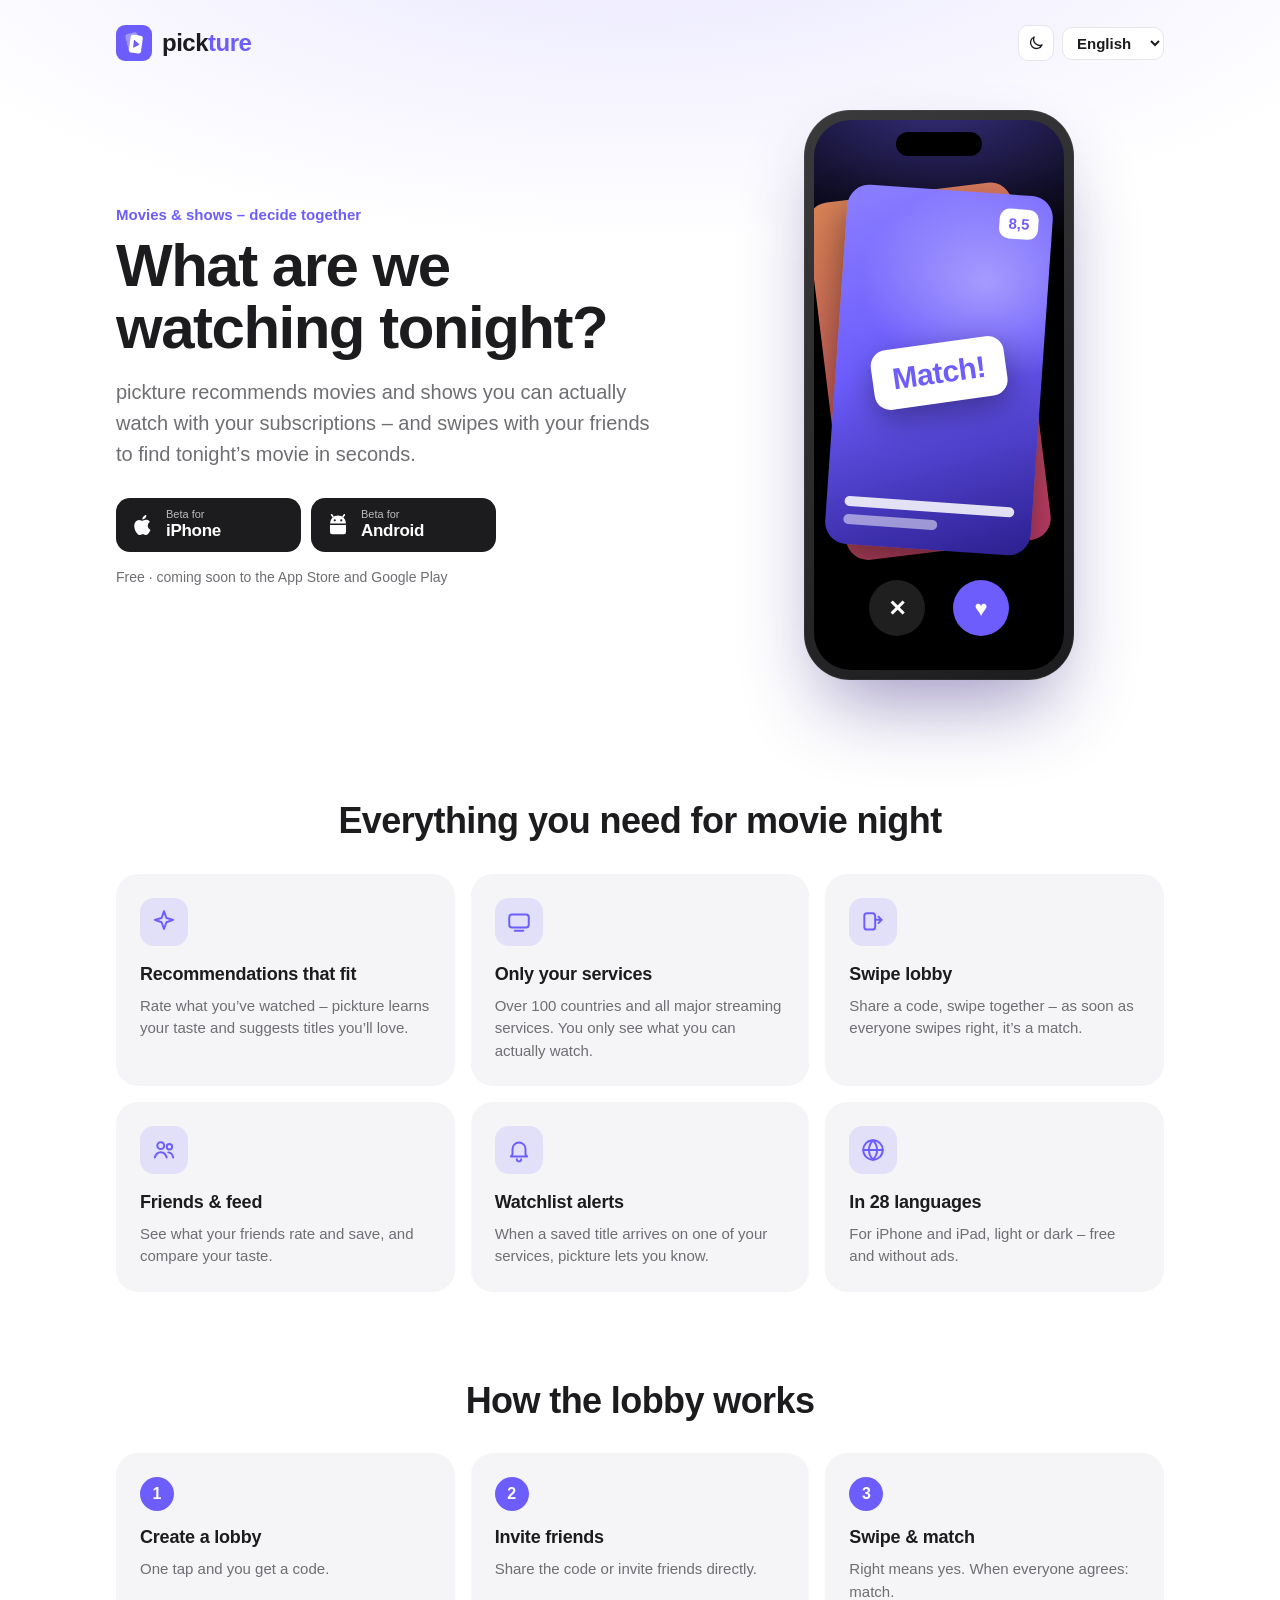
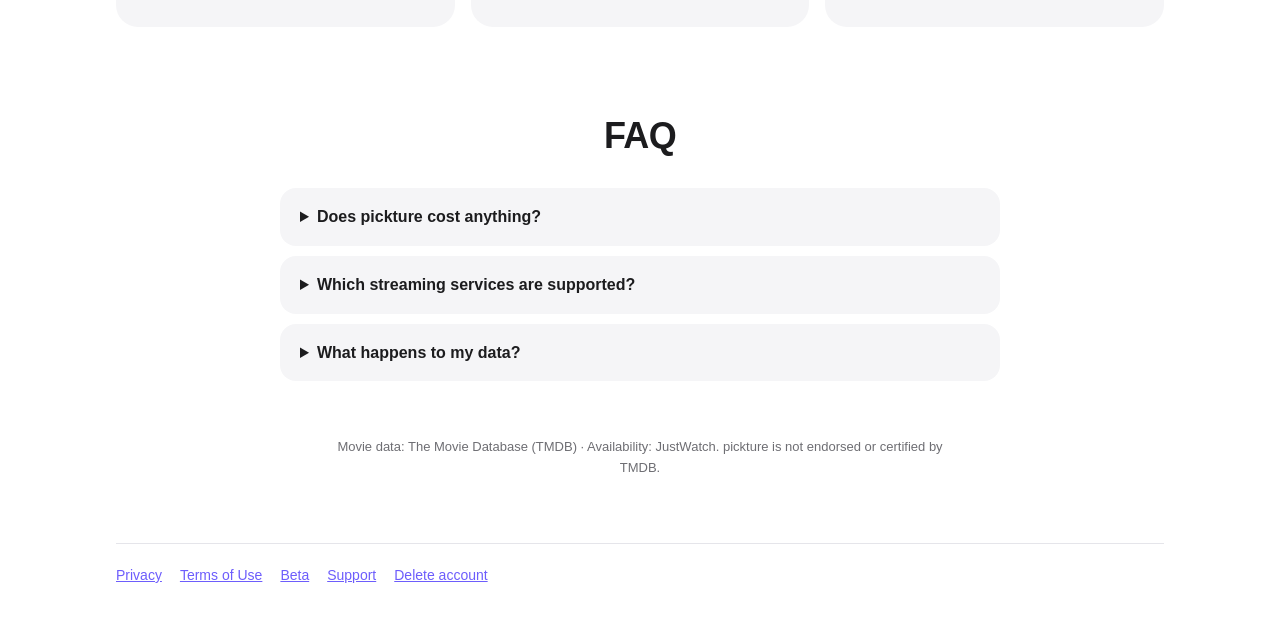
==== commit eefed1ab: "28 Sprachen Co-Authored-By: Claude Opus 5.5 <noreply@anthropic.com>" ====
--- a/index.html
+++ b/index.html
@@ -84,7 +84,7 @@
       <div class="feature"><div class="ic"><svg viewBox="0 0 24 24" width="26" height="26" fill="none" stroke="currentColor" stroke-width="1.8" stroke-linecap="round" stroke-linejoin="round" aria-hidden="true"><rect x="4" y="4" width="10" height="15" rx="2.5"/><path d="M17 7l3 3-3 3M14 10h6"/></svg></div><h3>Lobby mit Swipe</h3><p>Code teilen, gemeinsam wischen – sobald alle nach rechts swipen, habt ihr ein Match.</p></div>
       <div class="feature"><div class="ic"><svg viewBox="0 0 24 24" width="26" height="26" fill="none" stroke="currentColor" stroke-width="1.8" stroke-linecap="round" stroke-linejoin="round" aria-hidden="true"><circle cx="9" cy="8" r="3.2"/><path d="M3.5 19c.8-3.2 3-5 5.5-5s4.7 1.8 5.5 5"/><circle cx="17" cy="9" r="2.5"/><path d="M16 14.2c2.3.2 4 1.8 4.5 4.8"/></svg></div><h3>Freunde & Feed</h3><p>Sieh, was deine Freunde bewerten und sich merken, und vergleicht euren Geschmack.</p></div>
       <div class="feature"><div class="ic"><svg viewBox="0 0 24 24" width="26" height="26" fill="none" stroke="currentColor" stroke-width="1.8" stroke-linecap="round" stroke-linejoin="round" aria-hidden="true"><path d="M6 16V11a6 6 0 1112 0v5l1.5 2h-15z"/><path d="M10 20.5a2 2 0 004 0"/></svg></div><h3>Merkliste mit Erinnerung</h3><p>Kommt ein gemerkter Titel auf einen deiner Dienste, sagt dir pickture Bescheid.</p></div>
-      <div class="feature"><div class="ic"><svg viewBox="0 0 24 24" width="26" height="26" fill="none" stroke="currentColor" stroke-width="1.8" stroke-linecap="round" stroke-linejoin="round" aria-hidden="true"><circle cx="12" cy="12" r="9"/><path d="M3 12h18M12 3c2.5 2.7 3.8 5.7 3.8 9s-1.3 6.3-3.8 9c-2.5-2.7-3.8-5.7-3.8-9S9.5 5.7 12 3z"/></svg></div><h3>In 20 Sprachen</h3><p>Für iPhone und iPad, hell oder dunkel – kostenlos und ohne Werbung.</p></div>
+      <div class="feature"><div class="ic"><svg viewBox="0 0 24 24" width="26" height="26" fill="none" stroke="currentColor" stroke-width="1.8" stroke-linecap="round" stroke-linejoin="round" aria-hidden="true"><circle cx="12" cy="12" r="9"/><path d="M3 12h18M12 3c2.5 2.7 3.8 5.7 3.8 9s-1.3 6.3-3.8 9c-2.5-2.7-3.8-5.7-3.8-9S9.5 5.7 12 3z"/></svg></div><h3>In 28 Sprachen</h3><p>Für iPhone und iPad, hell oder dunkel – kostenlos und ohne Werbung.</p></div>
     </div>
     <h2 class="center">So funktioniert die Lobby</h2>
     <ol class="steps">
@@ -132,7 +132,7 @@
       <div class="feature"><div class="ic"><svg viewBox="0 0 24 24" width="26" height="26" fill="none" stroke="currentColor" stroke-width="1.8" stroke-linecap="round" stroke-linejoin="round" aria-hidden="true"><rect x="4" y="4" width="10" height="15" rx="2.5"/><path d="M17 7l3 3-3 3M14 10h6"/></svg></div><h3>Swipe lobby</h3><p>Share a code, swipe together – as soon as everyone swipes right, it’s a match.</p></div>
       <div class="feature"><div class="ic"><svg viewBox="0 0 24 24" width="26" height="26" fill="none" stroke="currentColor" stroke-width="1.8" stroke-linecap="round" stroke-linejoin="round" aria-hidden="true"><circle cx="9" cy="8" r="3.2"/><path d="M3.5 19c.8-3.2 3-5 5.5-5s4.7 1.8 5.5 5"/><circle cx="17" cy="9" r="2.5"/><path d="M16 14.2c2.3.2 4 1.8 4.5 4.8"/></svg></div><h3>Friends & feed</h3><p>See what your friends rate and save, and compare your taste.</p></div>
       <div class="feature"><div class="ic"><svg viewBox="0 0 24 24" width="26" height="26" fill="none" stroke="currentColor" stroke-width="1.8" stroke-linecap="round" stroke-linejoin="round" aria-hidden="true"><path d="M6 16V11a6 6 0 1112 0v5l1.5 2h-15z"/><path d="M10 20.5a2 2 0 004 0"/></svg></div><h3>Watchlist alerts</h3><p>When a saved title arrives on one of your services, pickture lets you know.</p></div>
-      <div class="feature"><div class="ic"><svg viewBox="0 0 24 24" width="26" height="26" fill="none" stroke="currentColor" stroke-width="1.8" stroke-linecap="round" stroke-linejoin="round" aria-hidden="true"><circle cx="12" cy="12" r="9"/><path d="M3 12h18M12 3c2.5 2.7 3.8 5.7 3.8 9s-1.3 6.3-3.8 9c-2.5-2.7-3.8-5.7-3.8-9S9.5 5.7 12 3z"/></svg></div><h3>In 20 languages</h3><p>For iPhone and iPad, light or dark – free and without ads.</p></div>
+      <div class="feature"><div class="ic"><svg viewBox="0 0 24 24" width="26" height="26" fill="none" stroke="currentColor" stroke-width="1.8" stroke-linecap="round" stroke-linejoin="round" aria-hidden="true"><circle cx="12" cy="12" r="9"/><path d="M3 12h18M12 3c2.5 2.7 3.8 5.7 3.8 9s-1.3 6.3-3.8 9c-2.5-2.7-3.8-5.7-3.8-9S9.5 5.7 12 3z"/></svg></div><h3>In 28 languages</h3><p>For iPhone and iPad, light or dark – free and without ads.</p></div>
     </div>
     <h2 class="center">How the lobby works</h2>
     <ol class="steps">
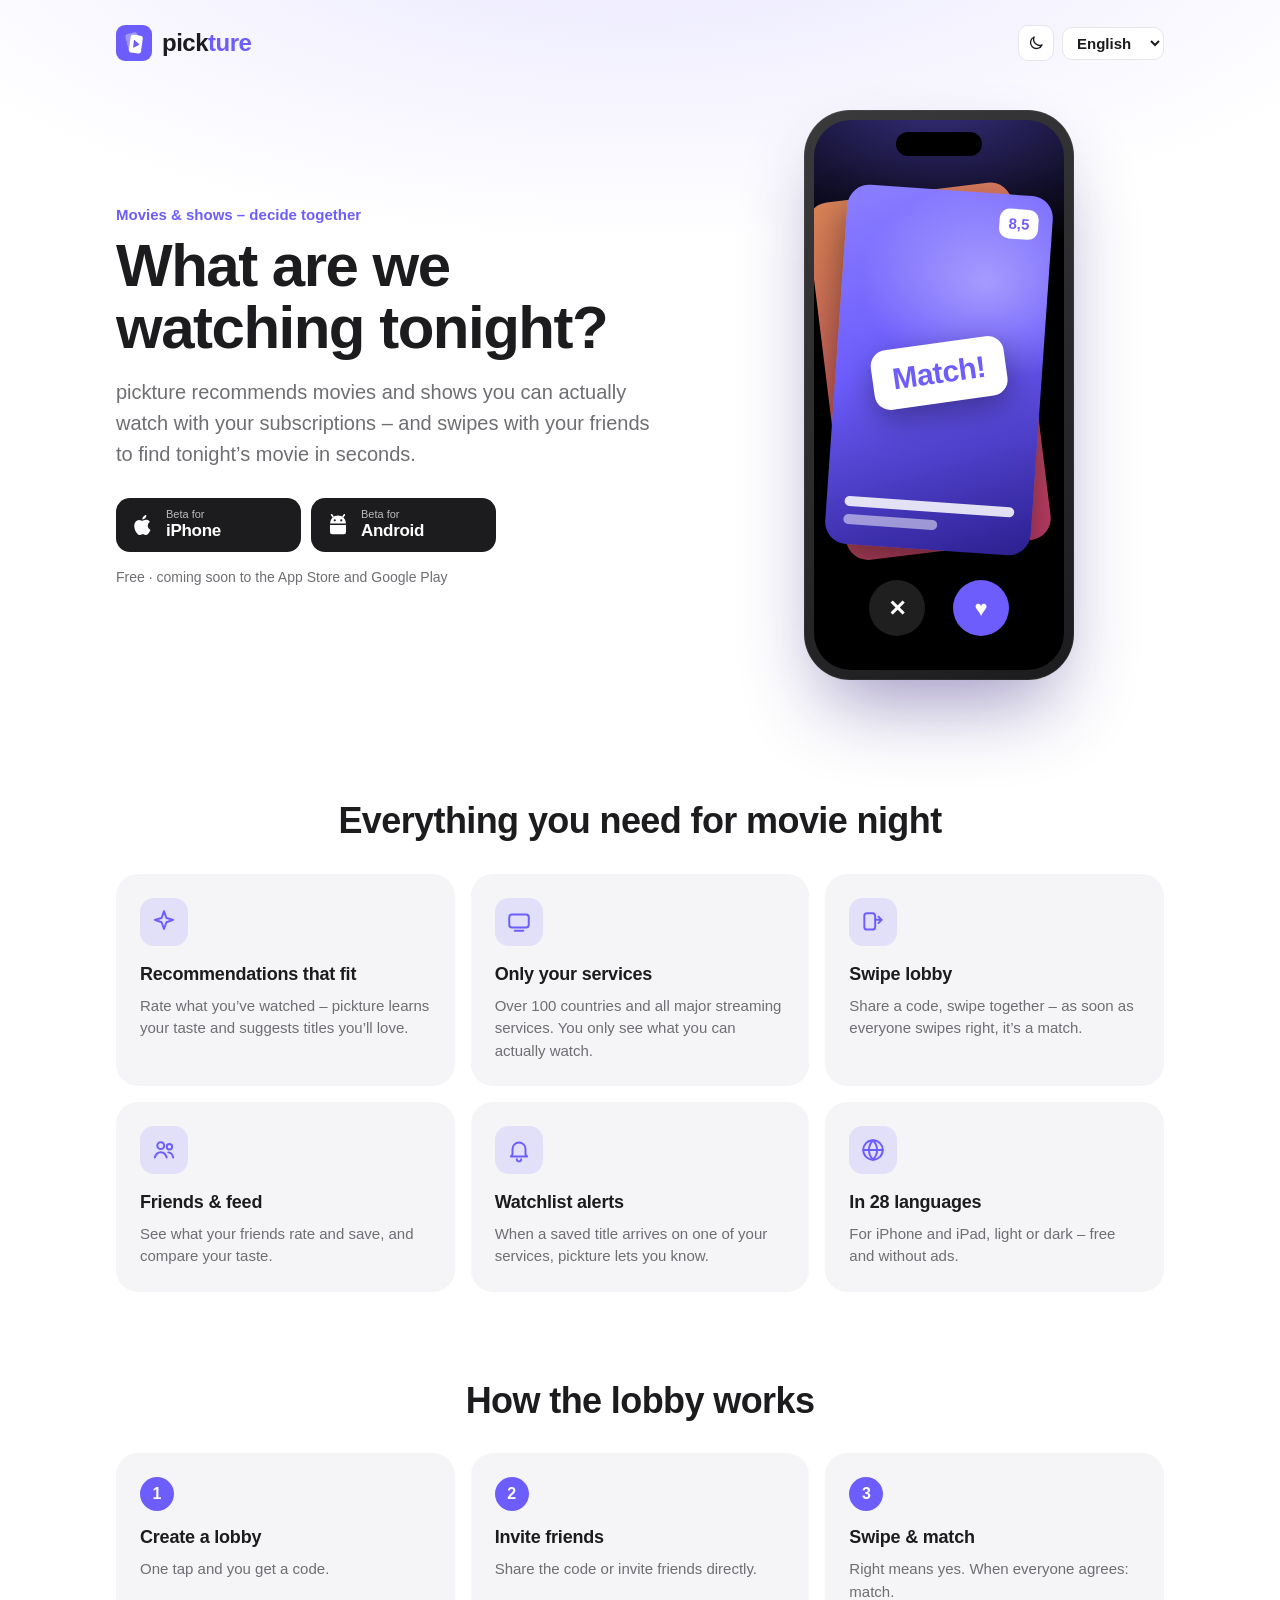
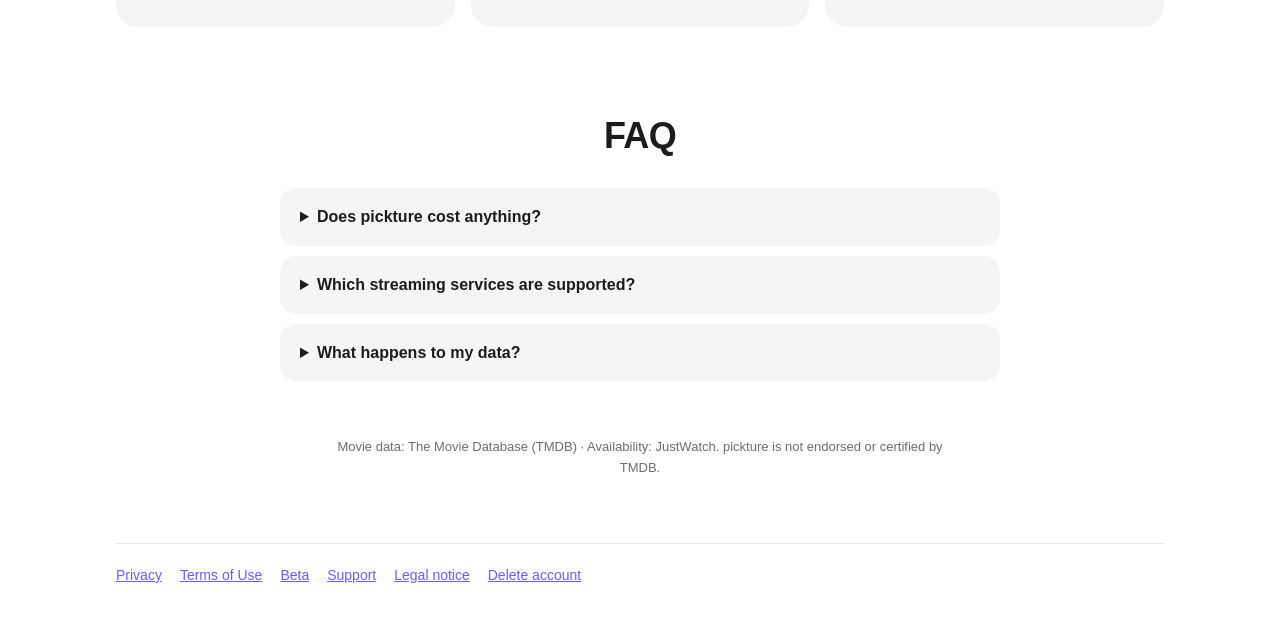
==== commit 3ab449e5: "Impressum, Adresse in Datenschutz und Nutzungsbedingungen Co-Authored-By: Claude Opus 5.5 <noreply@a" ====
--- a/index.html
+++ b/index.html
@@ -153,6 +153,7 @@
     <a href="./nutzungsbedingungen/"><span lang="en">Terms of Use</span><span lang="de">Nutzungsbedingungen</span></a>
     <a href="./beta/"><span lang="en">Beta</span><span lang="de">Testversion</span></a>
     <a href="./support/">Support</a>
+    <a href="./impressum/"><span lang="en">Legal notice</span><span lang="de">Impressum</span></a>
     <a href="./konto-loeschen/"><span lang="en">Delete account</span><span lang="de">Konto löschen</span></a>
   </footer>
 </main>
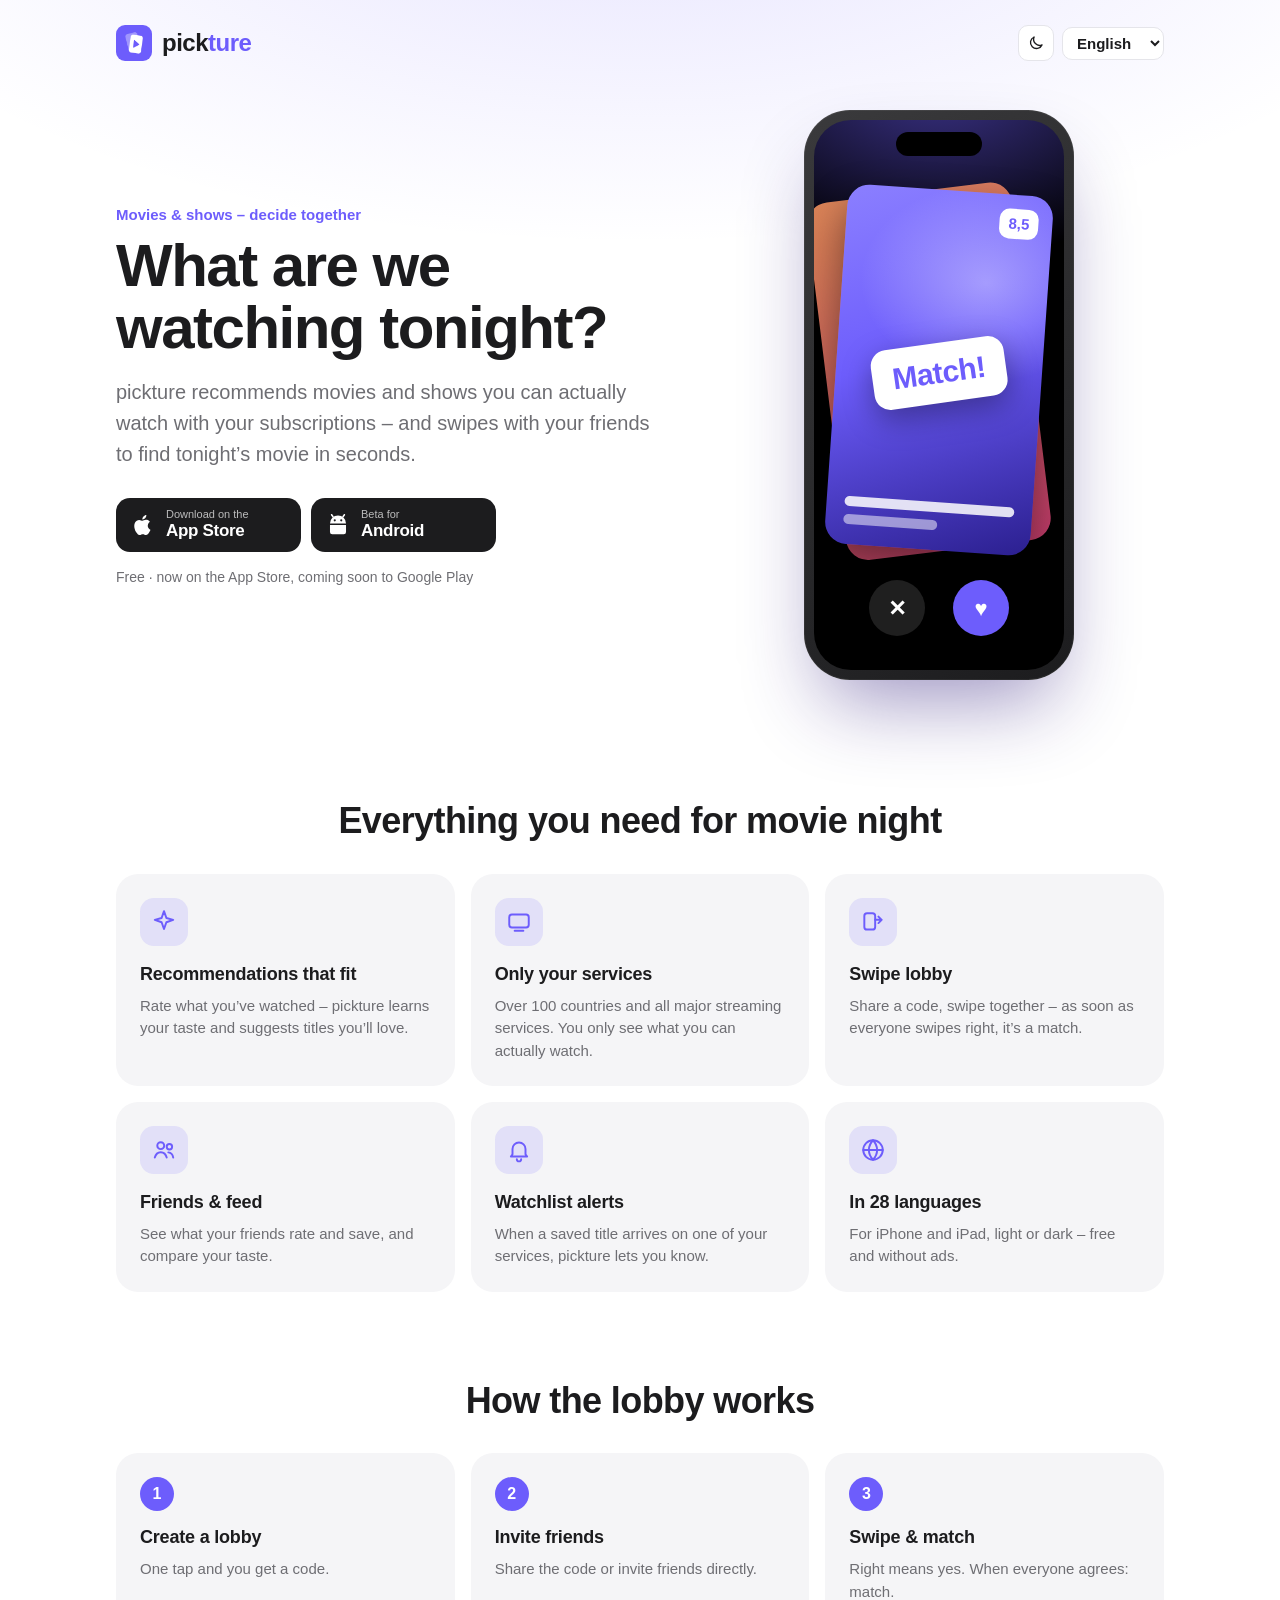
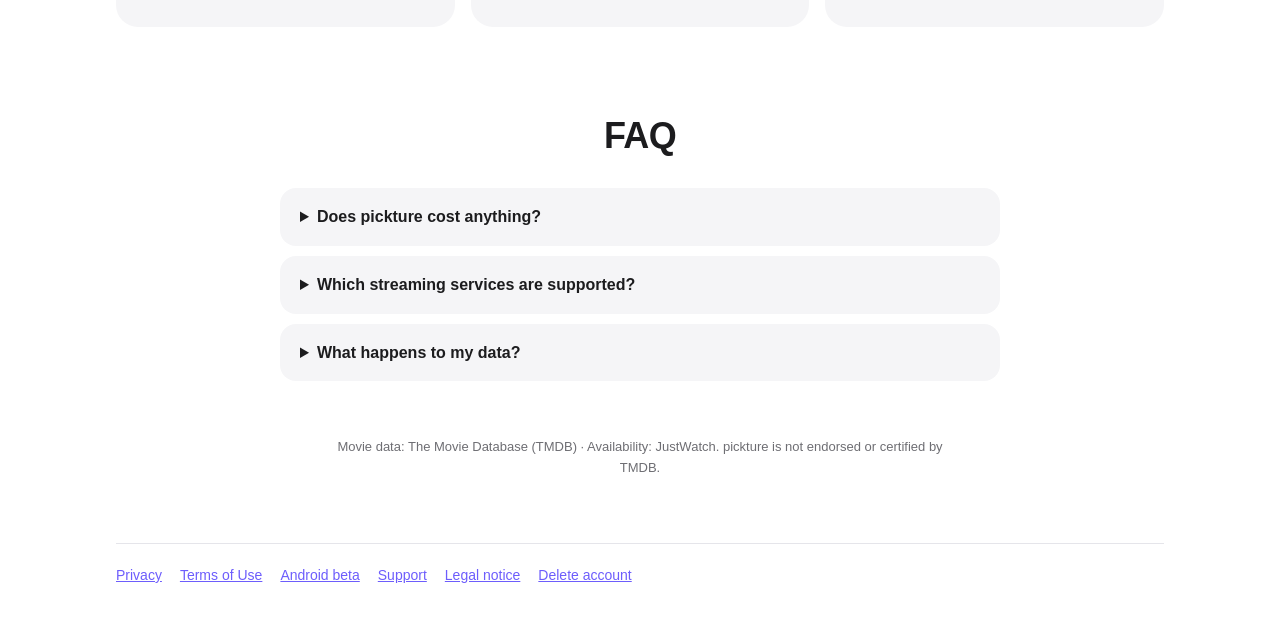
==== commit 31ec143f: "App Store statt TestFlight: Startseite verlinkt auf den App Store, alte Testversion-Adressen leiten " ====
--- a/index.html
+++ b/index.html
@@ -59,10 +59,10 @@
         <h1>Was schauen wir heute?</h1>
         <p class="lead">pickture empfiehlt dir Filme und Serien, die du mit deinen Abos wirklich schauen kannst – und findet per Swipe mit Freunden in Sekunden den Film für heute Abend.</p>
         <div class="store-buttons">
-          <a class="store-btn" href="beta/ios/"><span class="logo"><svg viewBox="0 0 24 24" width="26" height="26" fill="currentColor" aria-hidden="true"><path d="M16.4 12.6c0-2.4 2-3.5 2-3.6-1.1-1.6-2.8-1.8-3.4-1.8-1.4-.2-2.8.9-3.5.9-.7 0-1.8-.8-3-.8-1.6 0-3 .9-3.8 2.3-1.6 2.8-.4 7 1.2 9.3.8 1.1 1.7 2.4 2.9 2.3 1.2 0 1.6-.7 3-.7s1.8.7 3 .7c1.3 0 2.1-1.1 2.8-2.3.9-1.3 1.3-2.6 1.3-2.6s-2.5-1-2.5-3.7zM14.1 5.6c.6-.8 1.1-1.8 1-2.9-.9 0-2 .6-2.7 1.4-.6.7-1.1 1.7-1 2.8 1 .1 2.1-.5 2.7-1.3z"/></svg></span><span class="label"><small>Testversion für</small><b>iPhone</b></span></a>
+          <a class="store-btn" href="https://apps.apple.com/app/id6818412144"><span class="logo"><svg viewBox="0 0 24 24" width="26" height="26" fill="currentColor" aria-hidden="true"><path d="M16.4 12.6c0-2.4 2-3.5 2-3.6-1.1-1.6-2.8-1.8-3.4-1.8-1.4-.2-2.8.9-3.5.9-.7 0-1.8-.8-3-.8-1.6 0-3 .9-3.8 2.3-1.6 2.8-.4 7 1.2 9.3.8 1.1 1.7 2.4 2.9 2.3 1.2 0 1.6-.7 3-.7s1.8.7 3 .7c1.3 0 2.1-1.1 2.8-2.3.9-1.3 1.3-2.6 1.3-2.6s-2.5-1-2.5-3.7zM14.1 5.6c.6-.8 1.1-1.8 1-2.9-.9 0-2 .6-2.7 1.4-.6.7-1.1 1.7-1 2.8 1 .1 2.1-.5 2.7-1.3z"/></svg></span><span class="label"><small>Laden im</small><b>App Store</b></span></a>
           <a class="store-btn" href="beta/android/"><span class="logo"><svg viewBox="0 0 24 24" width="26" height="26" fill="currentColor" aria-hidden="true"><path d="M4.6 10.6a7.4 7.4 0 0114.8 0z"/><path d="M7.4 4.4L6.1 2.5M16.6 4.4l1.3-1.9" stroke="currentColor" stroke-width="1.4" stroke-linecap="round"/><path d="M4.6 12h14.8v6.4A2.1 2.1 0 0117.3 20.5H6.7a2.1 2.1 0 01-2.1-2.1z"/><circle cx="9" cy="7.7" r="1" class="eye"/><circle cx="15" cy="7.7" r="1" class="eye"/></svg></span><span class="label"><small>Testversion für</small><b>Android</b></span></a>
         </div>
-        <p class="soon-note">Kostenlos · bald auch im App Store und bei Google Play</p>
+        <p class="soon-note">Kostenlos · jetzt im App Store, bald auch bei Google Play</p>
       </div>
       <div class="phone" aria-hidden="true">
         <div class="screen">
@@ -107,10 +107,10 @@
         <h1>What are we watching tonight?</h1>
         <p class="lead">pickture recommends movies and shows you can actually watch with your subscriptions – and swipes with your friends to find tonight’s movie in seconds.</p>
         <div class="store-buttons">
-          <a class="store-btn" href="beta/ios/"><span class="logo"><svg viewBox="0 0 24 24" width="26" height="26" fill="currentColor" aria-hidden="true"><path d="M16.4 12.6c0-2.4 2-3.5 2-3.6-1.1-1.6-2.8-1.8-3.4-1.8-1.4-.2-2.8.9-3.5.9-.7 0-1.8-.8-3-.8-1.6 0-3 .9-3.8 2.3-1.6 2.8-.4 7 1.2 9.3.8 1.1 1.7 2.4 2.9 2.3 1.2 0 1.6-.7 3-.7s1.8.7 3 .7c1.3 0 2.1-1.1 2.8-2.3.9-1.3 1.3-2.6 1.3-2.6s-2.5-1-2.5-3.7zM14.1 5.6c.6-.8 1.1-1.8 1-2.9-.9 0-2 .6-2.7 1.4-.6.7-1.1 1.7-1 2.8 1 .1 2.1-.5 2.7-1.3z"/></svg></span><span class="label"><small>Beta for</small><b>iPhone</b></span></a>
+          <a class="store-btn" href="https://apps.apple.com/app/id6818412144"><span class="logo"><svg viewBox="0 0 24 24" width="26" height="26" fill="currentColor" aria-hidden="true"><path d="M16.4 12.6c0-2.4 2-3.5 2-3.6-1.1-1.6-2.8-1.8-3.4-1.8-1.4-.2-2.8.9-3.5.9-.7 0-1.8-.8-3-.8-1.6 0-3 .9-3.8 2.3-1.6 2.8-.4 7 1.2 9.3.8 1.1 1.7 2.4 2.9 2.3 1.2 0 1.6-.7 3-.7s1.8.7 3 .7c1.3 0 2.1-1.1 2.8-2.3.9-1.3 1.3-2.6 1.3-2.6s-2.5-1-2.5-3.7zM14.1 5.6c.6-.8 1.1-1.8 1-2.9-.9 0-2 .6-2.7 1.4-.6.7-1.1 1.7-1 2.8 1 .1 2.1-.5 2.7-1.3z"/></svg></span><span class="label"><small>Download on the</small><b>App Store</b></span></a>
           <a class="store-btn" href="beta/android/"><span class="logo"><svg viewBox="0 0 24 24" width="26" height="26" fill="currentColor" aria-hidden="true"><path d="M4.6 10.6a7.4 7.4 0 0114.8 0z"/><path d="M7.4 4.4L6.1 2.5M16.6 4.4l1.3-1.9" stroke="currentColor" stroke-width="1.4" stroke-linecap="round"/><path d="M4.6 12h14.8v6.4A2.1 2.1 0 0117.3 20.5H6.7a2.1 2.1 0 01-2.1-2.1z"/><circle cx="9" cy="7.7" r="1" class="eye"/><circle cx="15" cy="7.7" r="1" class="eye"/></svg></span><span class="label"><small>Beta for</small><b>Android</b></span></a>
         </div>
-        <p class="soon-note">Free · coming soon to the App Store and Google Play</p>
+        <p class="soon-note">Free · now on the App Store, coming soon to Google Play</p>
       </div>
       <div class="phone" aria-hidden="true">
         <div class="screen">
@@ -151,7 +151,7 @@
   <footer>
     <a href="./datenschutz/"><span lang="en">Privacy</span><span lang="de">Datenschutz</span></a>
     <a href="./nutzungsbedingungen/"><span lang="en">Terms of Use</span><span lang="de">Nutzungsbedingungen</span></a>
-    <a href="./beta/"><span lang="en">Beta</span><span lang="de">Testversion</span></a>
+    <a href="./beta/android/"><span lang="en">Android beta</span><span lang="de">Android-Testversion</span></a>
     <a href="./support/">Support</a>
     <a href="./impressum/"><span lang="en">Legal notice</span><span lang="de">Impressum</span></a>
     <a href="./konto-loeschen/"><span lang="en">Delete account</span><span lang="de">Konto löschen</span></a>
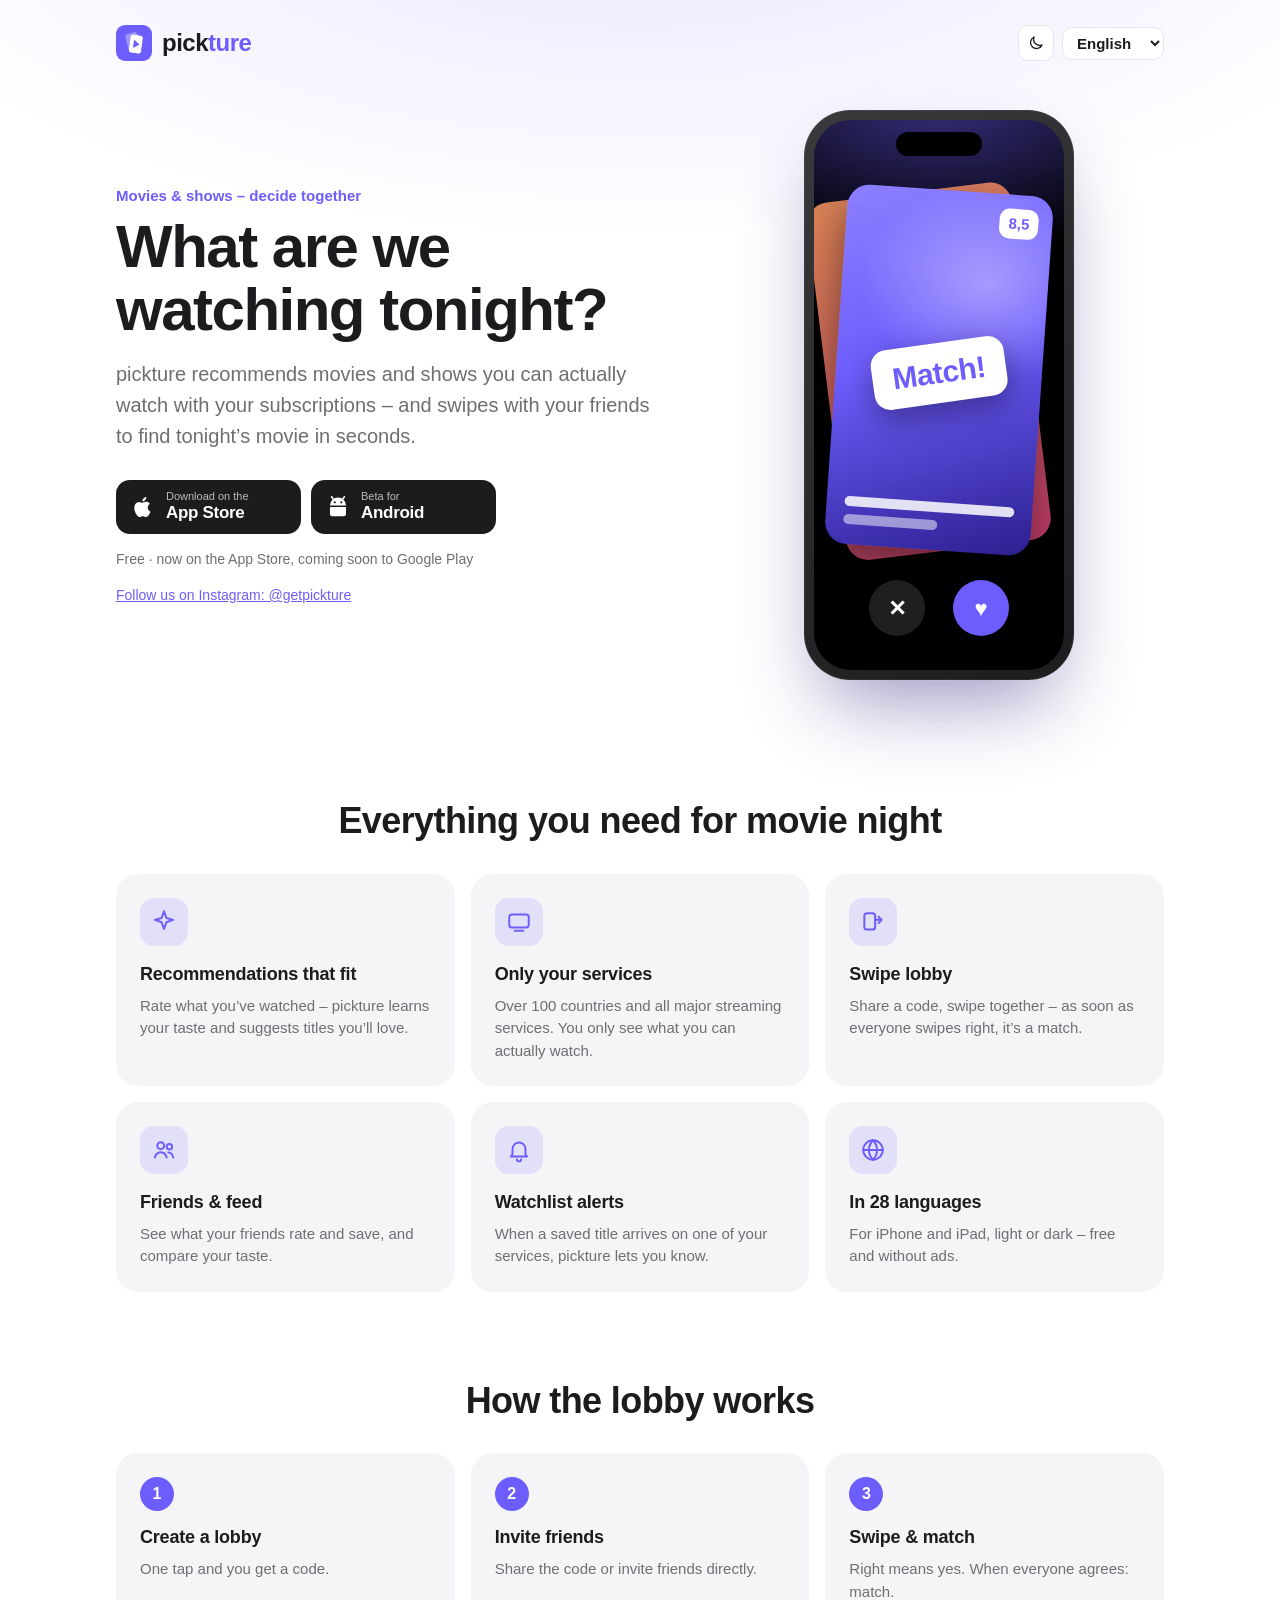
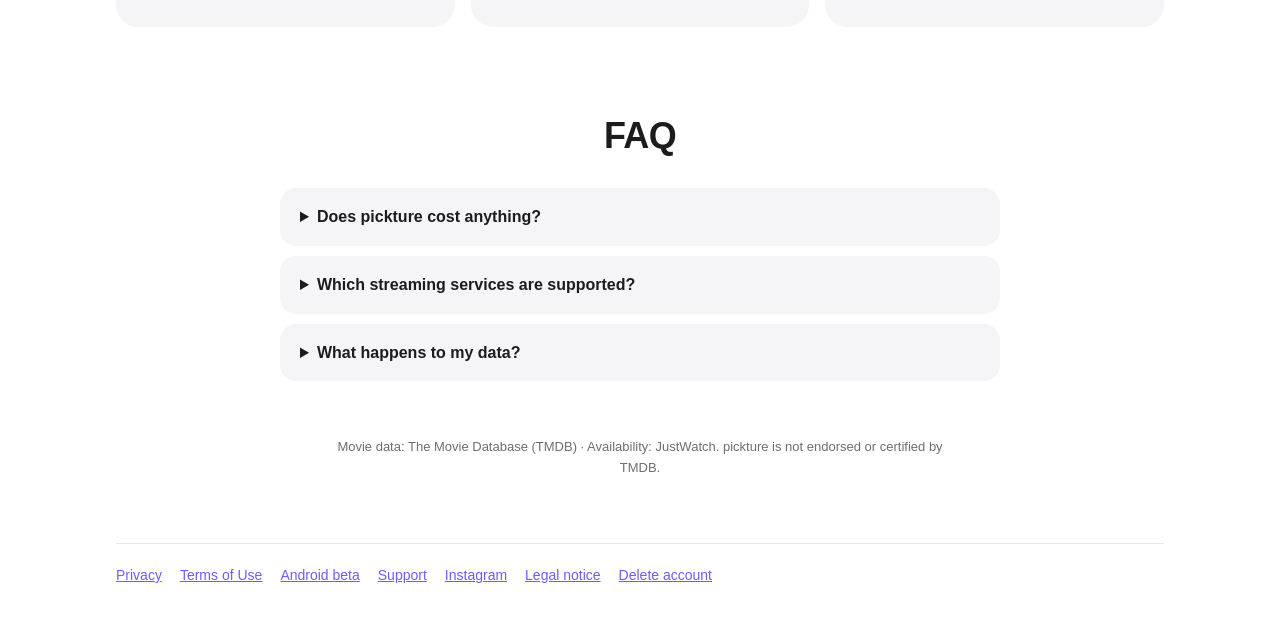
==== commit 5888faad: "Instagram-Link (@getpickture) auf der Startseite und in der Fußzeile Co-Authored-By: Claude Sonnet 5" ====
--- a/index.html
+++ b/index.html
@@ -63,6 +63,7 @@
           <a class="store-btn" href="beta/android/"><span class="logo"><svg viewBox="0 0 24 24" width="26" height="26" fill="currentColor" aria-hidden="true"><path d="M4.6 10.6a7.4 7.4 0 0114.8 0z"/><path d="M7.4 4.4L6.1 2.5M16.6 4.4l1.3-1.9" stroke="currentColor" stroke-width="1.4" stroke-linecap="round"/><path d="M4.6 12h14.8v6.4A2.1 2.1 0 0117.3 20.5H6.7a2.1 2.1 0 01-2.1-2.1z"/><circle cx="9" cy="7.7" r="1" class="eye"/><circle cx="15" cy="7.7" r="1" class="eye"/></svg></span><span class="label"><small>Testversion für</small><b>Android</b></span></a>
         </div>
         <p class="soon-note">Kostenlos · jetzt im App Store, bald auch bei Google Play</p>
+        <p class="soon-note"><a href="https://www.instagram.com/getpickture/" target="_blank" rel="noopener">Folge uns auf Instagram: @getpickture</a></p>
       </div>
       <div class="phone" aria-hidden="true">
         <div class="screen">
@@ -111,6 +112,7 @@
           <a class="store-btn" href="beta/android/"><span class="logo"><svg viewBox="0 0 24 24" width="26" height="26" fill="currentColor" aria-hidden="true"><path d="M4.6 10.6a7.4 7.4 0 0114.8 0z"/><path d="M7.4 4.4L6.1 2.5M16.6 4.4l1.3-1.9" stroke="currentColor" stroke-width="1.4" stroke-linecap="round"/><path d="M4.6 12h14.8v6.4A2.1 2.1 0 0117.3 20.5H6.7a2.1 2.1 0 01-2.1-2.1z"/><circle cx="9" cy="7.7" r="1" class="eye"/><circle cx="15" cy="7.7" r="1" class="eye"/></svg></span><span class="label"><small>Beta for</small><b>Android</b></span></a>
         </div>
         <p class="soon-note">Free · now on the App Store, coming soon to Google Play</p>
+        <p class="soon-note"><a href="https://www.instagram.com/getpickture/" target="_blank" rel="noopener">Follow us on Instagram: @getpickture</a></p>
       </div>
       <div class="phone" aria-hidden="true">
         <div class="screen">
@@ -153,6 +155,7 @@
     <a href="./nutzungsbedingungen/"><span lang="en">Terms of Use</span><span lang="de">Nutzungsbedingungen</span></a>
     <a href="./beta/android/"><span lang="en">Android beta</span><span lang="de">Android-Testversion</span></a>
     <a href="./support/">Support</a>
+    <a href="https://www.instagram.com/getpickture/" target="_blank" rel="noopener">Instagram</a>
     <a href="./impressum/"><span lang="en">Legal notice</span><span lang="de">Impressum</span></a>
     <a href="./konto-loeschen/"><span lang="en">Delete account</span><span lang="de">Konto löschen</span></a>
   </footer>
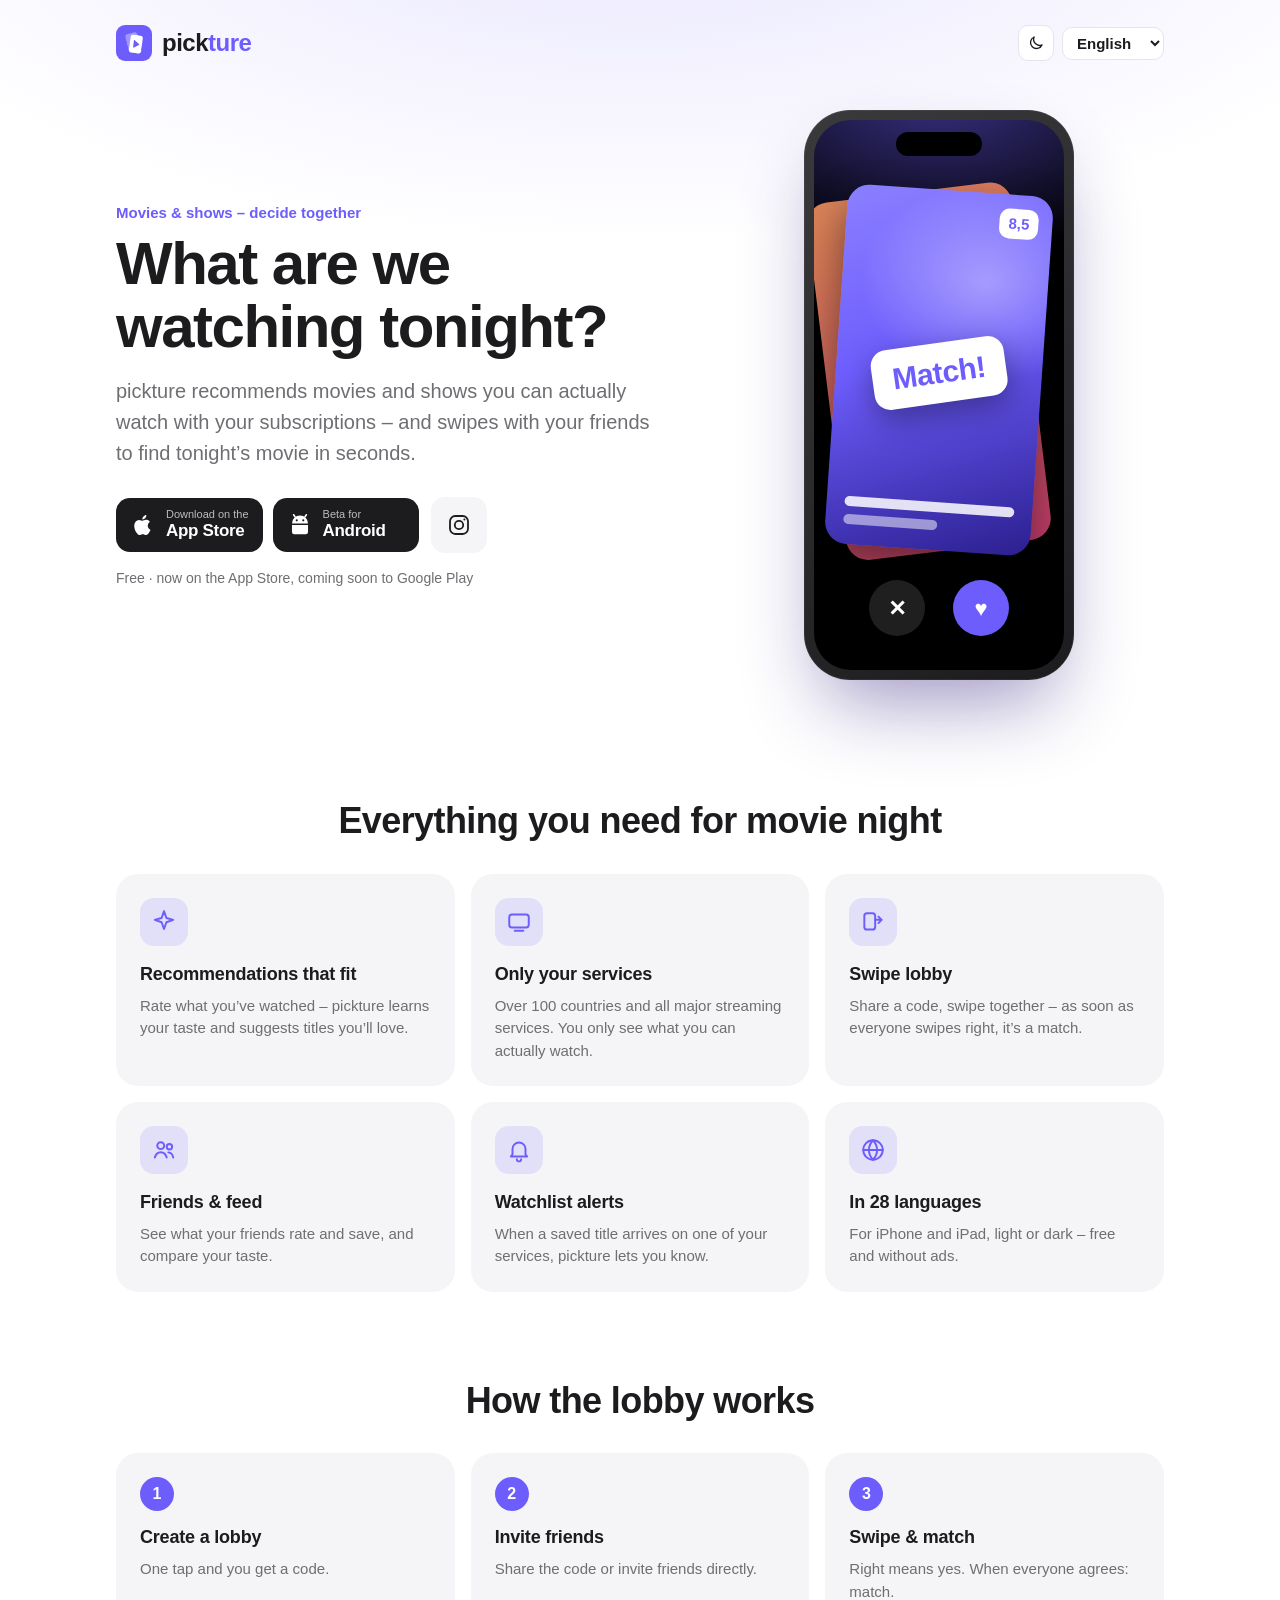
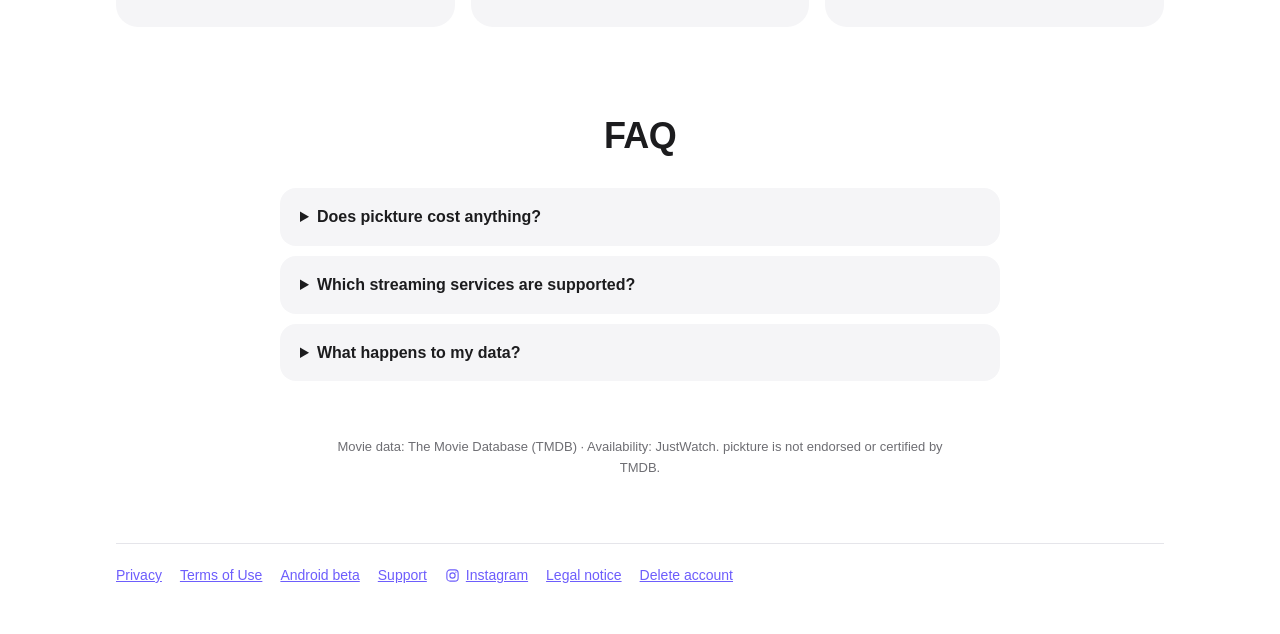
==== commit da9163de: "Instagram als Symbol-Knopf auf der Startseite, Symbol in der Fußzeile Co-Authored-By: Claude Sonnet " ====
--- a/index.html
+++ b/index.html
@@ -10,7 +10,7 @@
 <meta property="og:image" content="https://getpickture.app/icon.png">
 <meta name="theme-color" content="#6D5DFC">
 <link rel="icon" href="./icon.png">
-<link rel="stylesheet" href="./style.css?v=671b0291">
+<link rel="stylesheet" href="./style.css?v=7172461c">
 <script>(function () {
   var codes = ["en","de"];
   var pick = function (c) { c = (c || '').toLowerCase().split('-')[0]; return codes.indexOf(c) >= 0 ? c : null; };
@@ -58,12 +58,14 @@
         <p class="eyebrow">Filme & Serien – gemeinsam entscheiden</p>
         <h1>Was schauen wir heute?</h1>
         <p class="lead">pickture empfiehlt dir Filme und Serien, die du mit deinen Abos wirklich schauen kannst – und findet per Swipe mit Freunden in Sekunden den Film für heute Abend.</p>
-        <div class="store-buttons">
+        <div class="hero-actions">
+          <div class="store-buttons">
           <a class="store-btn" href="https://apps.apple.com/app/id6818412144"><span class="logo"><svg viewBox="0 0 24 24" width="26" height="26" fill="currentColor" aria-hidden="true"><path d="M16.4 12.6c0-2.4 2-3.5 2-3.6-1.1-1.6-2.8-1.8-3.4-1.8-1.4-.2-2.8.9-3.5.9-.7 0-1.8-.8-3-.8-1.6 0-3 .9-3.8 2.3-1.6 2.8-.4 7 1.2 9.3.8 1.1 1.7 2.4 2.9 2.3 1.2 0 1.6-.7 3-.7s1.8.7 3 .7c1.3 0 2.1-1.1 2.8-2.3.9-1.3 1.3-2.6 1.3-2.6s-2.5-1-2.5-3.7zM14.1 5.6c.6-.8 1.1-1.8 1-2.9-.9 0-2 .6-2.7 1.4-.6.7-1.1 1.7-1 2.8 1 .1 2.1-.5 2.7-1.3z"/></svg></span><span class="label"><small>Laden im</small><b>App Store</b></span></a>
           <a class="store-btn" href="beta/android/"><span class="logo"><svg viewBox="0 0 24 24" width="26" height="26" fill="currentColor" aria-hidden="true"><path d="M4.6 10.6a7.4 7.4 0 0114.8 0z"/><path d="M7.4 4.4L6.1 2.5M16.6 4.4l1.3-1.9" stroke="currentColor" stroke-width="1.4" stroke-linecap="round"/><path d="M4.6 12h14.8v6.4A2.1 2.1 0 0117.3 20.5H6.7a2.1 2.1 0 01-2.1-2.1z"/><circle cx="9" cy="7.7" r="1" class="eye"/><circle cx="15" cy="7.7" r="1" class="eye"/></svg></span><span class="label"><small>Testversion für</small><b>Android</b></span></a>
         </div>
+          <a class="ig-btn" href="https://www.instagram.com/getpickture/" target="_blank" rel="noopener" aria-label="Instagram @getpickture" title="Instagram @getpickture"><svg viewBox="0 0 24 24" fill="none" stroke="currentColor" stroke-width="1.8" stroke-linecap="round" stroke-linejoin="round" aria-hidden="true"><rect x="3" y="3" width="18" height="18" rx="5.2"/><circle cx="12" cy="12" r="4.2"/><circle cx="17.4" cy="6.6" r="1" fill="currentColor" stroke="none"/></svg></a>
+        </div>
         <p class="soon-note">Kostenlos · jetzt im App Store, bald auch bei Google Play</p>
-        <p class="soon-note"><a href="https://www.instagram.com/getpickture/" target="_blank" rel="noopener">Folge uns auf Instagram: @getpickture</a></p>
       </div>
       <div class="phone" aria-hidden="true">
         <div class="screen">
@@ -107,12 +109,14 @@
         <p class="eyebrow">Movies & shows – decide together</p>
         <h1>What are we watching tonight?</h1>
         <p class="lead">pickture recommends movies and shows you can actually watch with your subscriptions – and swipes with your friends to find tonight’s movie in seconds.</p>
-        <div class="store-buttons">
+        <div class="hero-actions">
+          <div class="store-buttons">
           <a class="store-btn" href="https://apps.apple.com/app/id6818412144"><span class="logo"><svg viewBox="0 0 24 24" width="26" height="26" fill="currentColor" aria-hidden="true"><path d="M16.4 12.6c0-2.4 2-3.5 2-3.6-1.1-1.6-2.8-1.8-3.4-1.8-1.4-.2-2.8.9-3.5.9-.7 0-1.8-.8-3-.8-1.6 0-3 .9-3.8 2.3-1.6 2.8-.4 7 1.2 9.3.8 1.1 1.7 2.4 2.9 2.3 1.2 0 1.6-.7 3-.7s1.8.7 3 .7c1.3 0 2.1-1.1 2.8-2.3.9-1.3 1.3-2.6 1.3-2.6s-2.5-1-2.5-3.7zM14.1 5.6c.6-.8 1.1-1.8 1-2.9-.9 0-2 .6-2.7 1.4-.6.7-1.1 1.7-1 2.8 1 .1 2.1-.5 2.7-1.3z"/></svg></span><span class="label"><small>Download on the</small><b>App Store</b></span></a>
           <a class="store-btn" href="beta/android/"><span class="logo"><svg viewBox="0 0 24 24" width="26" height="26" fill="currentColor" aria-hidden="true"><path d="M4.6 10.6a7.4 7.4 0 0114.8 0z"/><path d="M7.4 4.4L6.1 2.5M16.6 4.4l1.3-1.9" stroke="currentColor" stroke-width="1.4" stroke-linecap="round"/><path d="M4.6 12h14.8v6.4A2.1 2.1 0 0117.3 20.5H6.7a2.1 2.1 0 01-2.1-2.1z"/><circle cx="9" cy="7.7" r="1" class="eye"/><circle cx="15" cy="7.7" r="1" class="eye"/></svg></span><span class="label"><small>Beta for</small><b>Android</b></span></a>
         </div>
+          <a class="ig-btn" href="https://www.instagram.com/getpickture/" target="_blank" rel="noopener" aria-label="Instagram @getpickture" title="Instagram @getpickture"><svg viewBox="0 0 24 24" fill="none" stroke="currentColor" stroke-width="1.8" stroke-linecap="round" stroke-linejoin="round" aria-hidden="true"><rect x="3" y="3" width="18" height="18" rx="5.2"/><circle cx="12" cy="12" r="4.2"/><circle cx="17.4" cy="6.6" r="1" fill="currentColor" stroke="none"/></svg></a>
+        </div>
         <p class="soon-note">Free · now on the App Store, coming soon to Google Play</p>
-        <p class="soon-note"><a href="https://www.instagram.com/getpickture/" target="_blank" rel="noopener">Follow us on Instagram: @getpickture</a></p>
       </div>
       <div class="phone" aria-hidden="true">
         <div class="screen">
@@ -155,7 +159,7 @@
     <a href="./nutzungsbedingungen/"><span lang="en">Terms of Use</span><span lang="de">Nutzungsbedingungen</span></a>
     <a href="./beta/android/"><span lang="en">Android beta</span><span lang="de">Android-Testversion</span></a>
     <a href="./support/">Support</a>
-    <a href="https://www.instagram.com/getpickture/" target="_blank" rel="noopener">Instagram</a>
+    <a class="ig" href="https://www.instagram.com/getpickture/" target="_blank" rel="noopener"><svg viewBox="0 0 24 24" fill="none" stroke="currentColor" stroke-width="1.8" stroke-linecap="round" stroke-linejoin="round" aria-hidden="true"><rect x="3" y="3" width="18" height="18" rx="5.2"/><circle cx="12" cy="12" r="4.2"/><circle cx="17.4" cy="6.6" r="1" fill="currentColor" stroke="none"/></svg>Instagram</a>
     <a href="./impressum/"><span lang="en">Legal notice</span><span lang="de">Impressum</span></a>
     <a href="./konto-loeschen/"><span lang="en">Delete account</span><span lang="de">Konto löschen</span></a>
   </footer>
--- a/style.css
+++ b/style.css
@@ -79,6 +79,13 @@
 }
 @media (min-width: 821px) and (max-width: 1000px) { .features { grid-template-columns: repeat(2, 1fr); } }
 .soon-note { color: var(--sub); font-size: 14px; margin: 14px 0 0; }
+.hero-actions { display: flex; align-items: center; gap: 12px; flex-wrap: wrap; }
+.ig-btn { display: grid; place-items: center; width: 56px; height: 56px; border-radius: 14px; background: var(--card); color: var(--text); transition: opacity .15s ease, transform .15s ease; }
+.ig-btn:hover { opacity: .8; transform: translateY(-1px); }
+.ig-btn svg { width: 24px; height: 24px; display: block; }
+footer a.ig { display: inline-flex; align-items: center; gap: 6px; }
+footer a.ig svg { width: 15px; height: 15px; display: block; }
+@media (max-width: 820px) { .hero-actions { justify-content: center; } }
 
 /* ---------- Testversion ---------- */
 .store-buttons { display: grid; grid-template-columns: 1fr 1fr; gap: 10px; max-width: 380px; }
